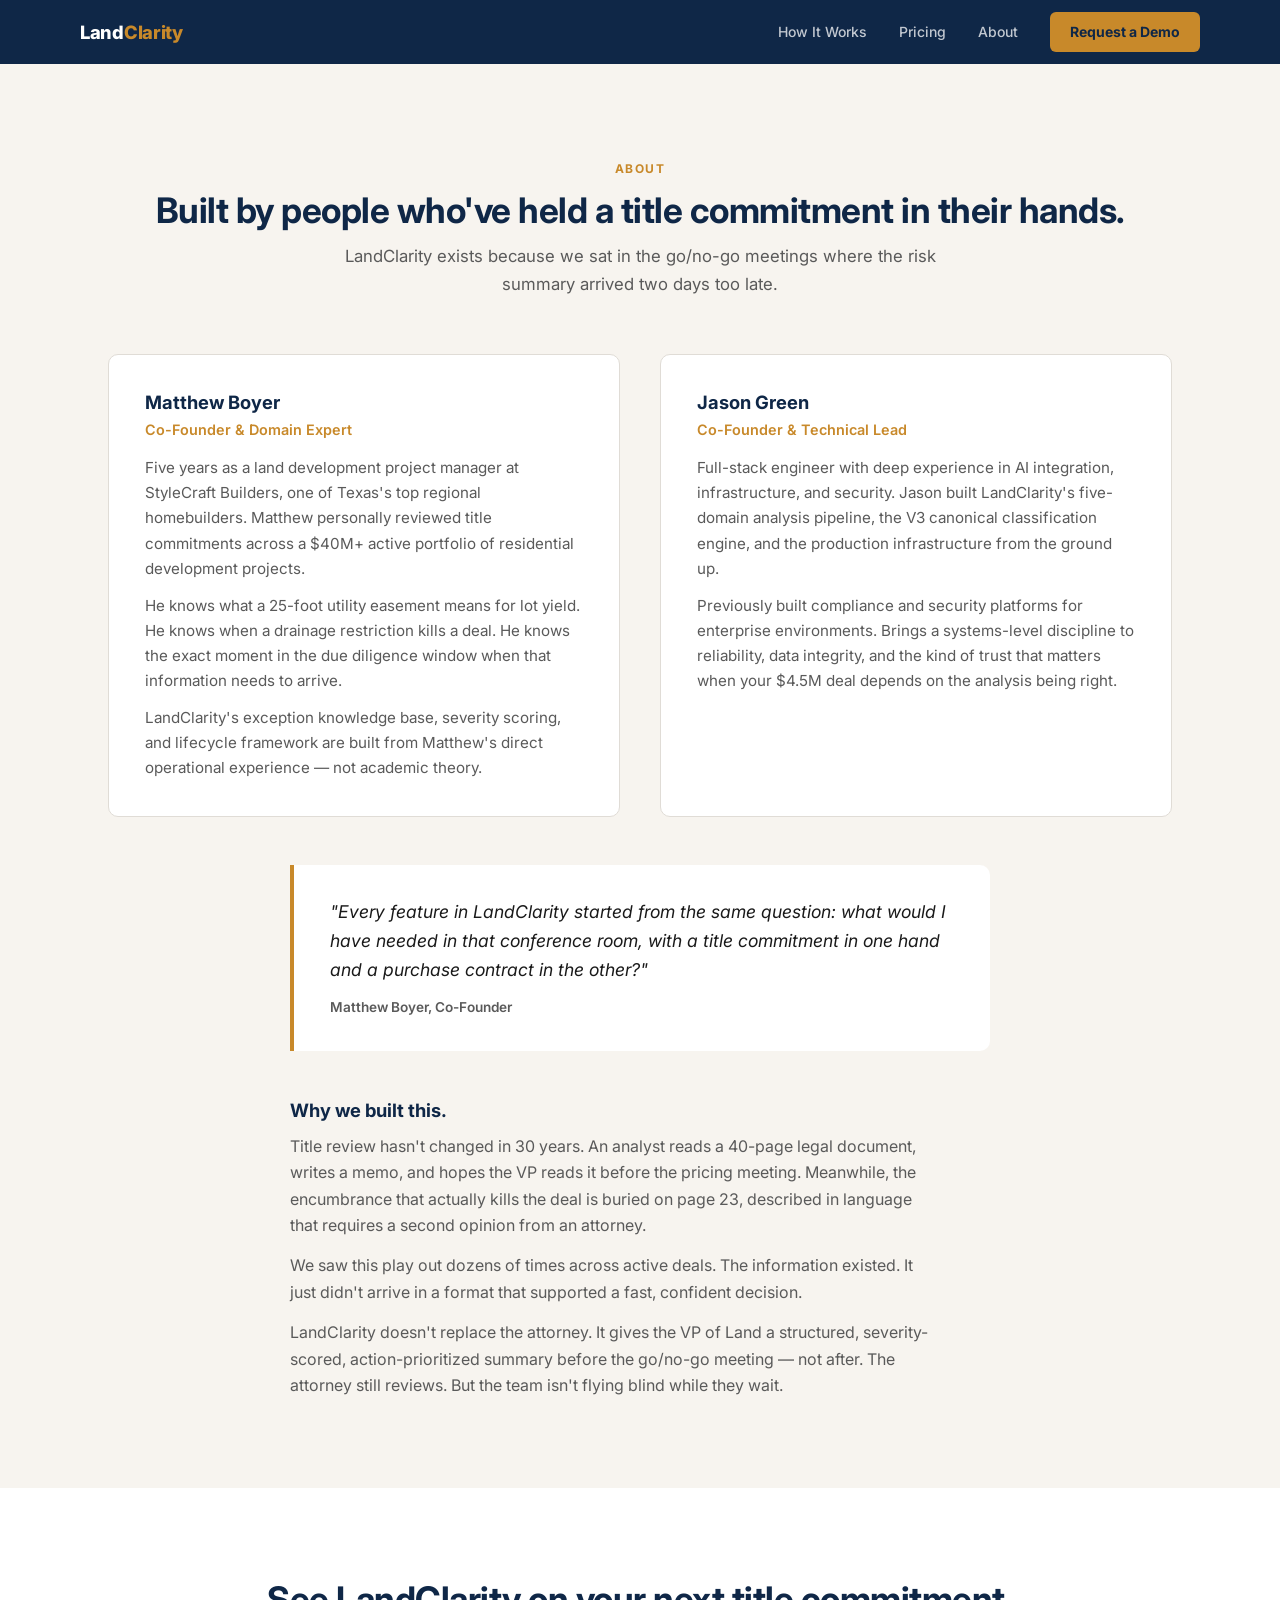
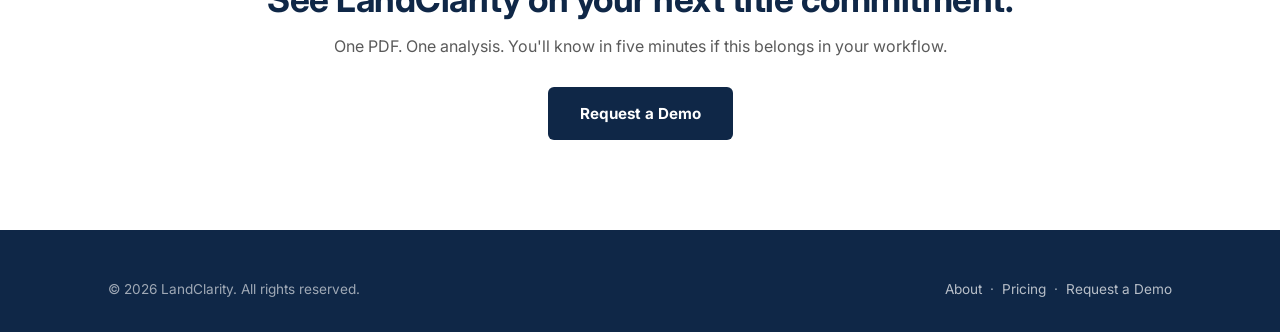
==== about.html @ 3a98fc56 "initial: LandClarity marketing site (5 pages) Static site following the design brief: - Deep Navy / " ====
<!DOCTYPE html>
<html lang="en">
<head>
<meta charset="UTF-8">
<meta name="viewport" content="width=device-width, initial-scale=1.0">
<title>About — LandClarity</title>
<link rel="preconnect" href="https://fonts.googleapis.com">
<link href="https://fonts.googleapis.com/css2?family=Inter:wght@300;400;500;600;700;800;900&display=swap" rel="stylesheet">
<link rel="stylesheet" href="/css/style.css">
</head>
<body>

<nav class="nav">
  <div class="nav-inner">
    <a href="/" class="nav-brand">Land<span>Clarity</span></a>
    <div class="nav-links">
      <a href="/how-it-works.html">How It Works</a>
      <a href="/pricing.html">Pricing</a>
      <a href="/about.html">About</a>
      <a href="/demo.html" class="cta-nav">Request a Demo</a>
    </div>
  </div>
</nav>

<section class="section">
  <div class="container">
    <div class="section-header">
      <div class="section-label">About</div>
      <h2>Built by people who've held a title commitment in their hands.</h2>
      <p>LandClarity exists because we sat in the go/no-go meetings where the risk summary arrived two days too late.</p>
    </div>

    <div class="team-grid">
      <div class="team-card">
        <h3>Matthew Boyer</h3>
        <div class="team-role">Co-Founder &amp; Domain Expert</div>
        <p>Five years as a land development project manager at StyleCraft Builders, one of Texas's top regional homebuilders. Matthew personally reviewed title commitments across a $40M+ active portfolio of residential development projects.</p>
        <p style="margin-top:12px;">He knows what a 25-foot utility easement means for lot yield. He knows when a drainage restriction kills a deal. He knows the exact moment in the due diligence window when that information needs to arrive.</p>
        <p style="margin-top:12px;">LandClarity's exception knowledge base, severity scoring, and lifecycle framework are built from Matthew's direct operational experience — not academic theory.</p>
      </div>
      <div class="team-card">
        <h3>Jason Green</h3>
        <div class="team-role">Co-Founder &amp; Technical Lead</div>
        <p>Full-stack engineer with deep experience in AI integration, infrastructure, and security. Jason built LandClarity's five-domain analysis pipeline, the V3 canonical classification engine, and the production infrastructure from the ground up.</p>
        <p style="margin-top:12px;">Previously built compliance and security platforms for enterprise environments. Brings a systems-level discipline to reliability, data integrity, and the kind of trust that matters when your $4.5M deal depends on the analysis being right.</p>
      </div>
    </div>

    <div class="quote-block" style="margin:48px auto;">
      <div class="quote-text">"Every feature in LandClarity started from the same question: what would I have needed in that conference room, with a title commitment in one hand and a purchase contract in the other?"</div>
      <div class="quote-author">Matthew Boyer, Co-Founder</div>
    </div>

    <div style="max-width:700px;margin:0 auto;">
      <h3 style="margin-bottom:12px;">Why we built this.</h3>
      <p style="color:var(--text-muted);margin-bottom:14px;">Title review hasn't changed in 30 years. An analyst reads a 40-page legal document, writes a memo, and hopes the VP reads it before the pricing meeting. Meanwhile, the encumbrance that actually kills the deal is buried on page 23, described in language that requires a second opinion from an attorney.</p>
      <p style="color:var(--text-muted);margin-bottom:14px;">We saw this play out dozens of times across active deals. The information existed. It just didn't arrive in a format that supported a fast, confident decision.</p>
      <p style="color:var(--text-muted);">LandClarity doesn't replace the attorney. It gives the VP of Land a structured, severity-scored, action-prioritized summary before the go/no-go meeting — not after. The attorney still reviews. But the team isn't flying blind while they wait.</p>
    </div>
  </div>
</section>

<section class="section section-alt" style="text-align:center;">
  <div class="container">
    <h2>See LandClarity on your next title commitment.</h2>
    <p style="margin:12px auto 28px;color:var(--text-muted);">One PDF. One analysis. You'll know in five minutes if this belongs in your workflow.</p>
    <a href="/demo.html" class="btn btn-dark">Request a Demo</a>
  </div>
</section>

<footer class="footer">
  <div class="container">
    <div class="footer-inner">
      <div>&copy; 2026 LandClarity. All rights reserved.</div>
      <div>
        <a href="/about.html">About</a> &nbsp;&middot;&nbsp;
        <a href="/pricing.html">Pricing</a> &nbsp;&middot;&nbsp;
        <a href="/demo.html">Request a Demo</a>
      </div>
    </div>
  </div>
</footer>

</body>
</html>
---- css/style.css ----
/* LandClarity — Marketing Site
   Design brief: Risk Intelligence, VP of Land buyer
   Palette: Deep Navy, Slate Green, Amber Gold, Warm Linen */

:root {
  --navy: #0F2747;
  --navy-light: #1a3a5c;
  --slate-green: #3D5A4C;
  --amber: #C8892A;
  --amber-light: #d4a04720;
  --risk-yellow: #D4A017;
  --risk-red: #B03A2E;
  --risk-green: #2E7D32;
  --linen: #F7F4EF;
  --white: #FFFFFF;
  --text: #1A1A1A;
  --text-muted: #5A5A5A;
  --text-light: #8A8A8A;
  --border: #E0DCD6;
}

* { margin:0; padding:0; box-sizing:border-box; }

body {
  font-family: 'Inter', system-ui, -apple-system, sans-serif;
  color: var(--text);
  background: var(--linen);
  line-height: 1.65;
  -webkit-font-smoothing: antialiased;
}

/* Typography */
h1, h2, h3, h4 { font-weight: 700; line-height: 1.2; color: var(--navy); }
h1 { font-size: clamp(2.2rem, 4.5vw, 3.4rem); letter-spacing: -1.2px; }
h2 { font-size: clamp(1.6rem, 3vw, 2.2rem); letter-spacing: -0.5px; }
h3 { font-size: 1.15rem; }
p { max-width: 640px; }

a { color: var(--navy); }

.container { max-width: 1120px; margin: 0 auto; padding: 0 28px; }

/* Nav */
.nav {
  background: var(--navy);
  padding: 0 28px;
  position: sticky;
  top: 0;
  z-index: 100;
}
.nav-inner {
  max-width: 1120px;
  margin: 0 auto;
  display: flex;
  align-items: center;
  justify-content: space-between;
  height: 64px;
}
.nav-brand {
  color: var(--white);
  font-weight: 800;
  font-size: 1.15rem;
  text-decoration: none;
  letter-spacing: -0.3px;
}
.nav-brand span { color: var(--amber); }
.nav-links { display: flex; gap: 32px; align-items: center; }
.nav-links a {
  color: rgba(255,255,255,.75);
  text-decoration: none;
  font-size: .875rem;
  font-weight: 500;
  transition: color .15s;
}
.nav-links a:hover { color: #fff; }
.nav-links .cta-nav {
  background: var(--amber);
  color: var(--navy);
  padding: 8px 20px;
  border-radius: 6px;
  font-weight: 700;
}
.nav-links .cta-nav:hover { opacity: .9; }

/* Hero */
.hero {
  padding: 100px 0 80px;
  background: var(--navy);
  color: var(--white);
  position: relative;
}
.hero-inner {
  display: grid;
  grid-template-columns: 1fr 1fr;
  gap: 60px;
  align-items: center;
}
.hero h1 { color: var(--white); margin-bottom: 20px; }
.hero p { color: rgba(255,255,255,.8); font-size: 1.1rem; max-width: 500px; margin-bottom: 32px; }
.hero-stat {
  display: inline-flex;
  align-items: center;
  gap: 8px;
  background: rgba(255,255,255,.08);
  border: 1px solid rgba(255,255,255,.12);
  padding: 10px 16px;
  border-radius: 6px;
  font-size: .9rem;
  color: rgba(255,255,255,.85);
  margin-right: 12px;
  margin-bottom: 8px;
}
.hero-stat strong { color: var(--amber); }

/* MEIS Mockup */
.meis-mockup {
  background: var(--white);
  border-radius: 10px;
  padding: 28px;
  color: var(--text);
  box-shadow: 0 20px 60px rgba(0,0,0,.25);
  font-size: .82rem;
  line-height: 1.5;
}
.meis-header {
  display: flex;
  justify-content: space-between;
  align-items: center;
  margin-bottom: 16px;
  padding-bottom: 12px;
  border-bottom: 1px solid var(--border);
}
.meis-signal {
  display: inline-flex;
  align-items: center;
  gap: 6px;
  font-weight: 800;
  font-size: .85rem;
  padding: 5px 12px;
  border-radius: 4px;
}
.signal-red { background: #fef2f2; color: var(--risk-red); border: 1px solid #fecaca; }
.signal-yellow { background: #fffbeb; color: #92400e; border: 1px solid #fde68a; }
.signal-green { background: #f0fdf4; color: var(--risk-green); border: 1px solid #bbf7d0; }
.meis-row {
  display: flex;
  align-items: center;
  gap: 10px;
  padding: 8px 0;
  border-bottom: 1px solid #f3f0eb;
  font-size: .8rem;
}
.meis-rank { font-weight: 700; color: var(--navy); min-width: 20px; }
.meis-type { flex: 1; font-weight: 500; }
.meis-bar {
  display: flex;
  width: 120px;
  height: 6px;
  border-radius: 3px;
  overflow: hidden;
}
.bar-seg { flex: 1; }
.bar-urgent { background: var(--risk-red); }
.bar-high { background: #ea580c; }
.bar-moderate { background: var(--risk-yellow); }
.bar-low { background: var(--risk-green); }

/* CTA Buttons */
.btn {
  display: inline-block;
  padding: 14px 32px;
  border-radius: 6px;
  font-weight: 700;
  font-size: .95rem;
  text-decoration: none;
  transition: all .15s;
  border: none;
  cursor: pointer;
}
.btn-primary { background: var(--amber); color: var(--navy); }
.btn-primary:hover { opacity: .9; transform: translateY(-1px); }
.btn-outline { background: transparent; color: var(--white); border: 1.5px solid rgba(255,255,255,.3); }
.btn-outline:hover { border-color: #fff; color: #fff; }
.btn-dark { background: var(--navy); color: var(--white); }
.btn-dark:hover { background: var(--navy-light); }

/* Section */
.section { padding: 90px 0; }
.section-alt { background: var(--white); }

.section-header {
  text-align: center;
  margin-bottom: 56px;
}
.section-header p {
  color: var(--text-muted);
  font-size: 1.05rem;
  margin: 12px auto 0;
}
.section-label {
  display: inline-block;
  font-size: .75rem;
  font-weight: 700;
  text-transform: uppercase;
  letter-spacing: 1.5px;
  color: var(--amber);
  margin-bottom: 10px;
}

/* Problem section */
.problem-grid {
  display: grid;
  grid-template-columns: 1fr 1fr;
  gap: 40px;
  margin-top: 32px;
}
.problem-card {
  padding: 32px;
  border-radius: 10px;
  border: 1px solid var(--border);
  background: var(--white);
}
.problem-card h3 { margin-bottom: 10px; }
.problem-card p { color: var(--text-muted); font-size: .95rem; }
.problem-num {
  display: inline-block;
  width: 32px;
  height: 32px;
  line-height: 32px;
  text-align: center;
  border-radius: 50%;
  background: var(--amber-light);
  color: var(--amber);
  font-weight: 800;
  font-size: .85rem;
  margin-bottom: 12px;
}

/* Pipeline */
.pipeline-steps {
  display: grid;
  grid-template-columns: repeat(5, 1fr);
  gap: 0;
  margin-top: 40px;
  position: relative;
}
.pipeline-steps::before {
  content: '';
  position: absolute;
  top: 28px;
  left: 10%;
  right: 10%;
  height: 2px;
  background: var(--border);
}
.pipe-step {
  text-align: center;
  position: relative;
  z-index: 1;
}
.pipe-icon {
  width: 56px;
  height: 56px;
  line-height: 56px;
  border-radius: 50%;
  background: var(--navy);
  color: var(--white);
  font-weight: 800;
  font-size: 1.1rem;
  margin: 0 auto 14px;
}
.pipe-step h4 { font-size: .85rem; margin-bottom: 4px; }
.pipe-step p { font-size: .78rem; color: var(--text-muted); max-width: 160px; margin: 0 auto; }

/* Stats */
.stats-row {
  display: flex;
  justify-content: center;
  gap: 48px;
  flex-wrap: wrap;
  padding: 48px 0;
}
.stat-item { text-align: center; }
.stat-num { font-size: 2.4rem; font-weight: 900; color: var(--navy); }
.stat-label { font-size: .85rem; color: var(--text-muted); margin-top: 2px; }

/* Pricing */
.pricing-grid {
  display: grid;
  grid-template-columns: repeat(auto-fit, minmax(300px, 1fr));
  gap: 24px;
  margin-top: 32px;
}
.price-card {
  background: var(--white);
  border: 1px solid var(--border);
  border-radius: 10px;
  padding: 36px 28px;
  text-align: center;
}
.price-card.featured {
  border-color: var(--navy);
  box-shadow: 0 4px 20px rgba(15,39,71,.12);
  position: relative;
}
.price-card.featured::before {
  content: 'Most Popular';
  position: absolute;
  top: -12px;
  left: 50%;
  transform: translateX(-50%);
  background: var(--navy);
  color: #fff;
  padding: 3px 14px;
  border-radius: 20px;
  font-size: .72rem;
  font-weight: 700;
  letter-spacing: .5px;
  text-transform: uppercase;
}
.price-amount {
  font-size: 2.2rem;
  font-weight: 900;
  color: var(--navy);
  margin: 16px 0 4px;
}
.price-period { font-size: .85rem; color: var(--text-muted); margin-bottom: 20px; }
.price-features {
  list-style: none;
  text-align: left;
  margin: 20px 0;
  font-size: .9rem;
}
.price-features li {
  padding: 8px 0;
  border-bottom: 1px solid #f3f0eb;
  color: var(--text-muted);
}
.price-features li::before {
  content: '\2713';
  color: var(--risk-green);
  font-weight: 700;
  margin-right: 8px;
}

/* Quote */
.quote-block {
  background: var(--white);
  border-left: 4px solid var(--amber);
  padding: 32px 36px;
  border-radius: 0 10px 10px 0;
  margin: 40px 0;
  max-width: 700px;
}
.quote-text { font-size: 1.1rem; font-style: italic; color: var(--text); margin-bottom: 12px; }
.quote-author { font-size: .85rem; color: var(--text-muted); font-weight: 600; }

/* About */
.team-grid {
  display: grid;
  grid-template-columns: 1fr 1fr;
  gap: 40px;
  margin-top: 32px;
}
.team-card {
  background: var(--white);
  border: 1px solid var(--border);
  border-radius: 10px;
  padding: 36px;
}
.team-card h3 { margin-bottom: 4px; }
.team-role { color: var(--amber); font-weight: 600; font-size: .9rem; margin-bottom: 14px; }
.team-card p { color: var(--text-muted); font-size: .95rem; }

/* Demo form */
.demo-form {
  max-width: 520px;
  margin: 0 auto;
  background: var(--white);
  border: 1px solid var(--border);
  border-radius: 10px;
  padding: 40px;
}
.form-group { margin-bottom: 20px; }
.form-group label { display: block; font-weight: 600; font-size: .875rem; margin-bottom: 6px; color: var(--navy); }
.form-group input, .form-group select, .form-group textarea {
  width: 100%;
  padding: 12px 14px;
  border: 1px solid var(--border);
  border-radius: 6px;
  font-size: .95rem;
  font-family: inherit;
  background: var(--linen);
  transition: border-color .15s;
}
.form-group input:focus, .form-group select:focus, .form-group textarea:focus {
  outline: none;
  border-color: var(--navy);
}

/* Footer */
.footer {
  background: var(--navy);
  color: rgba(255,255,255,.6);
  padding: 48px 0 32px;
  font-size: .85rem;
}
.footer-inner {
  display: flex;
  justify-content: space-between;
  align-items: center;
  flex-wrap: wrap;
  gap: 16px;
}
.footer a { color: rgba(255,255,255,.7); text-decoration: none; }
.footer a:hover { color: #fff; }

/* Mobile */
@media (max-width: 768px) {
  .hero-inner { grid-template-columns: 1fr; text-align: center; }
  .hero p { margin-left: auto; margin-right: auto; }
  .hero-stat { font-size: .8rem; }
  .meis-mockup { display: none; }
  .problem-grid, .team-grid { grid-template-columns: 1fr; }
  .pipeline-steps { grid-template-columns: 1fr; gap: 24px; }
  .pipeline-steps::before { display: none; }
  .nav-links { gap: 16px; }
  .nav-links a { font-size: .8rem; }
  .stats-row { gap: 24px; }
  .pricing-grid { grid-template-columns: 1fr; max-width: 400px; margin-left: auto; margin-right: auto; }
}
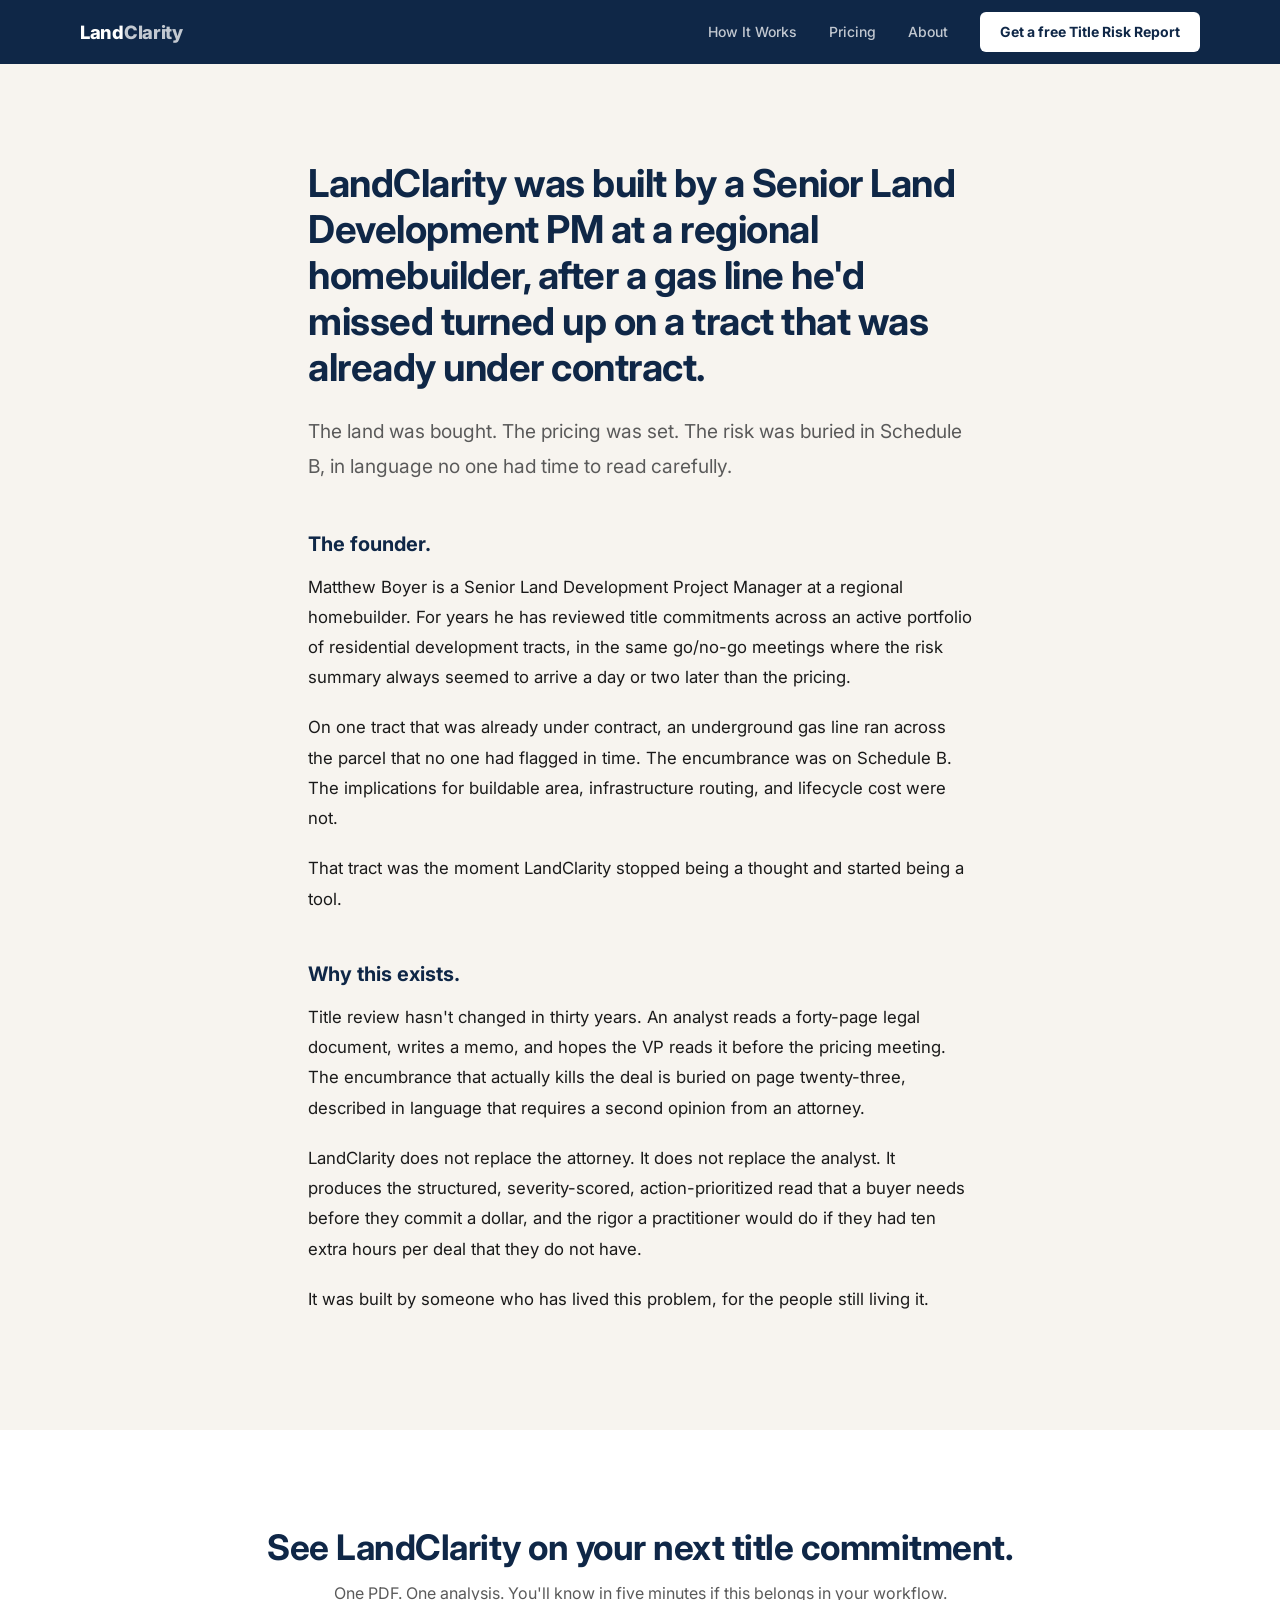
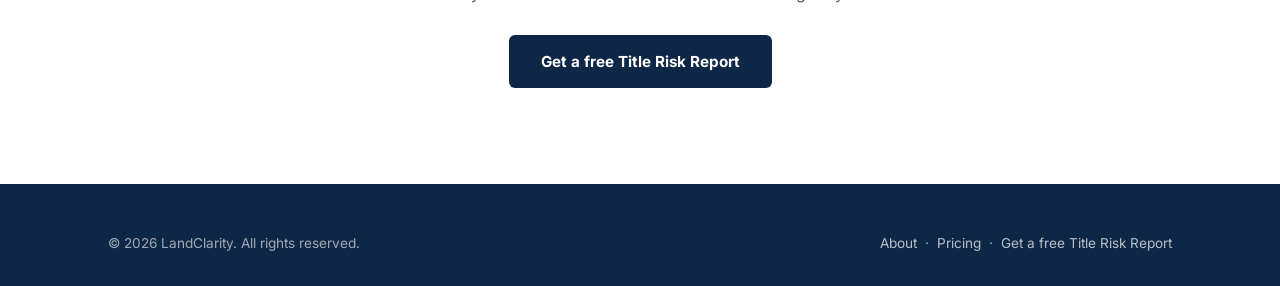
==== commit 7bb581ef: "V2 Tier 1: rename MEIS to Title Risk Report, drop yellow accent, ship /about Per LC_Website_Changes_" ====
--- a/about.html
+++ b/about.html
@@ -6,65 +6,53 @@
 <title>About — LandClarity</title>
 <link rel="preconnect" href="https://fonts.googleapis.com">
 <link href="https://fonts.googleapis.com/css2?family=Inter:wght@300;400;500;600;700;800;900&display=swap" rel="stylesheet">
-<link rel="stylesheet" href="/css/style.css">
+<link rel="stylesheet" href="css/style.css">
 </head>
 <body>
 
 <nav class="nav">
   <div class="nav-inner">
-    <a href="/" class="nav-brand">Land<span>Clarity</span></a>
+    <a href="index.html" class="nav-brand">Land<span>Clarity</span></a>
     <div class="nav-links">
-      <a href="/how-it-works.html">How It Works</a>
-      <a href="/pricing.html">Pricing</a>
-      <a href="/about.html">About</a>
-      <a href="/demo.html" class="cta-nav">Request a Demo</a>
+      <a href="how-it-works.html">How It Works</a>
+      <a href="pricing.html">Pricing</a>
+      <a href="about.html">About</a>
+      <a href="demo.html" class="cta-nav">Get a free Title Risk Report</a>
     </div>
   </div>
 </nav>
 
 <section class="section">
-  <div class="container">
-    <div class="section-header">
-      <div class="section-label">About</div>
-      <h2>Built by people who've held a title commitment in their hands.</h2>
-      <p>LandClarity exists because we sat in the go/no-go meetings where the risk summary arrived two days too late.</p>
-    </div>
+  <article class="about-prose">
 
-    <div class="team-grid">
-      <div class="team-card">
-        <h3>Matthew Boyer</h3>
-        <div class="team-role">Co-Founder &amp; Domain Expert</div>
-        <p>Five years as a land development project manager at StyleCraft Builders, one of Texas's top regional homebuilders. Matthew personally reviewed title commitments across a $40M+ active portfolio of residential development projects.</p>
-        <p style="margin-top:12px;">He knows what a 25-foot utility easement means for lot yield. He knows when a drainage restriction kills a deal. He knows the exact moment in the due diligence window when that information needs to arrive.</p>
-        <p style="margin-top:12px;">LandClarity's exception knowledge base, severity scoring, and lifecycle framework are built from Matthew's direct operational experience — not academic theory.</p>
-      </div>
-      <div class="team-card">
-        <h3>Jason Green</h3>
-        <div class="team-role">Co-Founder &amp; Technical Lead</div>
-        <p>Full-stack engineer with deep experience in AI integration, infrastructure, and security. Jason built LandClarity's five-domain analysis pipeline, the V3 canonical classification engine, and the production infrastructure from the ground up.</p>
-        <p style="margin-top:12px;">Previously built compliance and security platforms for enterprise environments. Brings a systems-level discipline to reliability, data integrity, and the kind of trust that matters when your $4.5M deal depends on the analysis being right.</p>
-      </div>
-    </div>
+    <h2>LandClarity was built by a Senior Land Development PM at a regional homebuilder, after a gas line he'd missed turned up on a tract that was already under contract.</h2>
 
-    <div class="quote-block" style="margin:48px auto;">
-      <div class="quote-text">"Every feature in LandClarity started from the same question: what would I have needed in that conference room, with a title commitment in one hand and a purchase contract in the other?"</div>
-      <div class="quote-author">Matthew Boyer, Co-Founder</div>
-    </div>
+    <p class="lede">The land was bought. The pricing was set. The risk was buried in Schedule B, in language no one had time to read carefully.</p>
 
-    <div style="max-width:700px;margin:0 auto;">
-      <h3 style="margin-bottom:12px;">Why we built this.</h3>
-      <p style="color:var(--text-muted);margin-bottom:14px;">Title review hasn't changed in 30 years. An analyst reads a 40-page legal document, writes a memo, and hopes the VP reads it before the pricing meeting. Meanwhile, the encumbrance that actually kills the deal is buried on page 23, described in language that requires a second opinion from an attorney.</p>
-      <p style="color:var(--text-muted);margin-bottom:14px;">We saw this play out dozens of times across active deals. The information existed. It just didn't arrive in a format that supported a fast, confident decision.</p>
-      <p style="color:var(--text-muted);">LandClarity doesn't replace the attorney. It gives the VP of Land a structured, severity-scored, action-prioritized summary before the go/no-go meeting — not after. The attorney still reviews. But the team isn't flying blind while they wait.</p>
-    </div>
-  </div>
+    <h3>The founder.</h3>
+
+    <p>Matthew Boyer is a Senior Land Development Project Manager at a regional homebuilder. For years he has reviewed title commitments across an active portfolio of residential development tracts, in the same go/no-go meetings where the risk summary always seemed to arrive a day or two later than the pricing.</p>
+
+    <p>On one tract that was already under contract, an underground gas line ran across the parcel that no one had flagged in time. The encumbrance was on Schedule B. The implications for buildable area, infrastructure routing, and lifecycle cost were not.</p>
+
+    <p>That tract was the moment LandClarity stopped being a thought and started being a tool.</p>
+
+    <h3>Why this exists.</h3>
+
+    <p>Title review hasn't changed in thirty years. An analyst reads a forty-page legal document, writes a memo, and hopes the VP reads it before the pricing meeting. The encumbrance that actually kills the deal is buried on page twenty-three, described in language that requires a second opinion from an attorney.</p>
+
+    <p>LandClarity does not replace the attorney. It does not replace the analyst. It produces the structured, severity-scored, action-prioritized read that a buyer needs before they commit a dollar, and the rigor a practitioner would do if they had ten extra hours per deal that they do not have.</p>
+
+    <p>It was built by someone who has lived this problem, for the people still living it.</p>
+
+  </article>
 </section>
 
 <section class="section section-alt" style="text-align:center;">
   <div class="container">
     <h2>See LandClarity on your next title commitment.</h2>
     <p style="margin:12px auto 28px;color:var(--text-muted);">One PDF. One analysis. You'll know in five minutes if this belongs in your workflow.</p>
-    <a href="/demo.html" class="btn btn-dark">Request a Demo</a>
+    <a href="demo.html" class="btn btn-dark">Get a free Title Risk Report</a>
   </div>
 </section>
 
@@ -73,9 +61,9 @@
     <div class="footer-inner">
       <div>&copy; 2026 LandClarity. All rights reserved.</div>
       <div>
-        <a href="/about.html">About</a> &nbsp;&middot;&nbsp;
-        <a href="/pricing.html">Pricing</a> &nbsp;&middot;&nbsp;
-        <a href="/demo.html">Request a Demo</a>
+        <a href="about.html">About</a> &nbsp;&middot;&nbsp;
+        <a href="pricing.html">Pricing</a> &nbsp;&middot;&nbsp;
+        <a href="demo.html">Get a free Title Risk Report</a>
       </div>
     </div>
   </div>
--- a/css/style.css
+++ b/css/style.css
@@ -1,22 +1,27 @@
-/* LandClarity — Marketing Site
-   Design brief: Risk Intelligence, VP of Land buyer
-   Palette: Deep Navy, Slate Green, Amber Gold, Warm Linen */
+/* LandClarity — Marketing Site V2
+   Palette: navy + cream/white surfaces. No yellow or amber as accents.
+   Risk-signal colors (green / yellow / red) are reserved exclusively for
+   the Title Risk Report badge and lifecycle severity bars. */
 
 :root {
   --navy: #0F2747;
   --navy-light: #1a3a5c;
+  --navy-tint: rgba(15, 39, 71, 0.04);
   --slate-green: #3D5A4C;
-  --amber: #C8892A;
-  --amber-light: #d4a04720;
-  --risk-yellow: #D4A017;
-  --risk-red: #B03A2E;
-  --risk-green: #2E7D32;
   --linen: #F7F4EF;
   --white: #FFFFFF;
   --text: #1A1A1A;
   --text-muted: #5A5A5A;
   --text-light: #8A8A8A;
   --border: #E0DCD6;
+
+  /* Risk signal palette — only used inside Title Risk Report visuals. */
+  --risk-yellow: #D4A017;
+  --risk-red: #B03A2E;
+  --risk-green: #2E7D32;
+
+  /* Title Risk Report elevated card shadow (per spec 1.6). */
+  --shadow-trr: 0 24px 48px -16px rgba(15, 31, 61, 0.18);
 }
 
 * { margin:0; padding:0; box-sizing:border-box; }
@@ -63,7 +68,7 @@
   text-decoration: none;
   letter-spacing: -0.3px;
 }
-.nav-brand span { color: var(--amber); }
+.nav-brand span { color: var(--white); opacity: .75; }
 .nav-links { display: flex; gap: 32px; align-items: center; }
 .nav-links a {
   color: rgba(255,255,255,.75);
@@ -74,13 +79,13 @@
 }
 .nav-links a:hover { color: #fff; }
 .nav-links .cta-nav {
-  background: var(--amber);
+  background: var(--white);
   color: var(--navy);
   padding: 8px 20px;
   border-radius: 6px;
   font-weight: 700;
 }
-.nav-links .cta-nav:hover { opacity: .9; }
+.nav-links .cta-nav:hover { background: var(--linen); }
 
 /* Hero */
 .hero {
@@ -96,7 +101,7 @@
   align-items: center;
 }
 .hero h1 { color: var(--white); margin-bottom: 20px; }
-.hero p { color: rgba(255,255,255,.8); font-size: 1.1rem; max-width: 500px; margin-bottom: 32px; }
+.hero p { color: rgba(255,255,255,.85); font-size: 1.1rem; max-width: 500px; margin-bottom: 32px; }
 .hero-stat {
   display: inline-flex;
   align-items: center;
@@ -110,19 +115,19 @@
   margin-right: 12px;
   margin-bottom: 8px;
 }
-.hero-stat strong { color: var(--amber); }
-
-/* MEIS Mockup */
-.meis-mockup {
-  background: var(--white);
-  border-radius: 10px;
+.hero-stat strong { color: var(--white); font-weight: 700; }
+
+/* Title Risk Report mockup */
+.trr-mockup {
+  background: var(--white);
+  border-radius: 12px;
   padding: 28px;
   color: var(--text);
-  box-shadow: 0 20px 60px rgba(0,0,0,.25);
+  box-shadow: var(--shadow-trr);
   font-size: .82rem;
   line-height: 1.5;
 }
-.meis-header {
+.trr-header {
   display: flex;
   justify-content: space-between;
   align-items: center;
@@ -130,7 +135,7 @@
   padding-bottom: 12px;
   border-bottom: 1px solid var(--border);
 }
-.meis-signal {
+.trr-signal {
   display: inline-flex;
   align-items: center;
   gap: 6px;
@@ -142,7 +147,7 @@
 .signal-red { background: #fef2f2; color: var(--risk-red); border: 1px solid #fecaca; }
 .signal-yellow { background: #fffbeb; color: #92400e; border: 1px solid #fde68a; }
 .signal-green { background: #f0fdf4; color: var(--risk-green); border: 1px solid #bbf7d0; }
-.meis-row {
+.trr-row {
   display: flex;
   align-items: center;
   gap: 10px;
@@ -150,9 +155,9 @@
   border-bottom: 1px solid #f3f0eb;
   font-size: .8rem;
 }
-.meis-rank { font-weight: 700; color: var(--navy); min-width: 20px; }
-.meis-type { flex: 1; font-weight: 500; }
-.meis-bar {
+.trr-rank { font-weight: 700; color: var(--navy); min-width: 20px; }
+.trr-type { flex: 1; font-weight: 500; }
+.trr-bar {
   display: flex;
   width: 120px;
   height: 6px;
@@ -164,6 +169,30 @@
 .bar-high { background: #ea580c; }
 .bar-moderate { background: var(--risk-yellow); }
 .bar-low { background: var(--risk-green); }
+
+/* Hero asset section — full-bleed Title Risk Report showcase (spec 1.6). */
+.trr-showcase {
+  padding: 96px 0;
+  background: var(--navy-tint);
+}
+.trr-showcase-inner {
+  max-width: 1080px;
+  margin: 0 auto;
+  padding: 0 28px;
+  text-align: center;
+}
+.trr-showcase-caption {
+  color: var(--text-muted);
+  margin: 24px auto 0;
+  max-width: 640px;
+  font-size: 1rem;
+}
+.trr-mockup--hero {
+  padding: 40px 44px;
+  font-size: .92rem;
+}
+.trr-mockup--hero .trr-row { padding: 12px 0; font-size: .9rem; }
+.trr-mockup--hero .trr-bar { width: 160px; height: 8px; }
 
 /* CTA Buttons */
 .btn {
@@ -177,15 +206,15 @@
   border: none;
   cursor: pointer;
 }
-.btn-primary { background: var(--amber); color: var(--navy); }
-.btn-primary:hover { opacity: .9; transform: translateY(-1px); }
+.btn-primary { background: var(--white); color: var(--navy); }
+.btn-primary:hover { background: var(--linen); transform: translateY(-1px); }
 .btn-outline { background: transparent; color: var(--white); border: 1.5px solid rgba(255,255,255,.3); }
 .btn-outline:hover { border-color: #fff; color: #fff; }
 .btn-dark { background: var(--navy); color: var(--white); }
 .btn-dark:hover { background: var(--navy-light); }
 
 /* Section */
-.section { padding: 90px 0; }
+.section { padding: 96px 0; }
 .section-alt { background: var(--white); }
 
 .section-header {
@@ -203,7 +232,7 @@
   font-weight: 700;
   text-transform: uppercase;
   letter-spacing: 1.5px;
-  color: var(--amber);
+  color: var(--text-light);
   margin-bottom: 10px;
 }
 
@@ -216,9 +245,10 @@
 }
 .problem-card {
   padding: 32px;
-  border-radius: 10px;
+  border-radius: 12px;
   border: 1px solid var(--border);
   background: var(--white);
+  box-shadow: var(--shadow-trr);
 }
 .problem-card h3 { margin-bottom: 10px; }
 .problem-card p { color: var(--text-muted); font-size: .95rem; }
@@ -229,8 +259,8 @@
   line-height: 32px;
   text-align: center;
   border-radius: 50%;
-  background: var(--amber-light);
-  color: var(--amber);
+  background: var(--navy-tint);
+  color: var(--navy);
   font-weight: 800;
   font-size: .85rem;
   margin-bottom: 12px;
@@ -294,9 +324,10 @@
 .price-card {
   background: var(--white);
   border: 1px solid var(--border);
-  border-radius: 10px;
+  border-radius: 12px;
   padding: 36px 28px;
   text-align: center;
+  box-shadow: var(--shadow-trr);
 }
 .price-card.featured {
   border-color: var(--navy);
@@ -346,31 +377,50 @@
 /* Quote */
 .quote-block {
   background: var(--white);
-  border-left: 4px solid var(--amber);
+  border-left: 4px solid var(--navy);
   padding: 32px 36px;
-  border-radius: 0 10px 10px 0;
+  border-radius: 0 12px 12px 0;
   margin: 40px 0;
-  max-width: 700px;
+  max-width: 720px;
 }
 .quote-text { font-size: 1.1rem; font-style: italic; color: var(--text); margin-bottom: 12px; }
 .quote-author { font-size: .85rem; color: var(--text-muted); font-weight: 600; }
 
-/* About */
-.team-grid {
-  display: grid;
-  grid-template-columns: 1fr 1fr;
-  gap: 40px;
-  margin-top: 32px;
-}
-.team-card {
-  background: var(--white);
-  border: 1px solid var(--border);
-  border-radius: 10px;
-  padding: 36px;
-}
-.team-card h3 { margin-bottom: 4px; }
-.team-role { color: var(--amber); font-weight: 600; font-size: .9rem; margin-bottom: 14px; }
-.team-card p { color: var(--text-muted); font-size: .95rem; }
+/* About — editorial layout (spec 1.3) */
+.about-prose {
+  max-width: 720px;
+  margin: 0 auto;
+  padding: 0 28px;
+}
+.about-prose h2 {
+  font-size: clamp(1.8rem, 3.4vw, 2.4rem);
+  margin-bottom: 24px;
+}
+.about-prose h3 {
+  font-size: 1.25rem;
+  margin: 48px 0 16px;
+}
+.about-prose p {
+  color: var(--text);
+  font-size: 1.05rem;
+  line-height: 1.8;
+  margin-bottom: 20px;
+  max-width: none;
+}
+.about-prose .lede {
+  font-size: 1.2rem;
+  color: var(--text-muted);
+  margin-bottom: 40px;
+}
+
+/* Credibility line under hero (spec 3.2 — class added now, content lands in Tier 3) */
+.credibility-line {
+  text-align: center;
+  font-size: .9rem;
+  color: var(--text-muted);
+  padding: 32px 0;
+  letter-spacing: .2px;
+}
 
 /* Demo form */
 .demo-form {
@@ -378,8 +428,9 @@
   margin: 0 auto;
   background: var(--white);
   border: 1px solid var(--border);
-  border-radius: 10px;
+  border-radius: 12px;
   padding: 40px;
+  box-shadow: var(--shadow-trr);
 }
 .form-group { margin-bottom: 20px; }
 .form-group label { display: block; font-weight: 600; font-size: .875rem; margin-bottom: 6px; color: var(--navy); }
@@ -420,8 +471,10 @@
   .hero-inner { grid-template-columns: 1fr; text-align: center; }
   .hero p { margin-left: auto; margin-right: auto; }
   .hero-stat { font-size: .8rem; }
-  .meis-mockup { display: none; }
-  .problem-grid, .team-grid { grid-template-columns: 1fr; }
+  .trr-mockup { padding: 22px; }
+  .trr-mockup--hero { padding: 28px; }
+  .trr-showcase { padding: 64px 0; }
+  .problem-grid { grid-template-columns: 1fr; }
   .pipeline-steps { grid-template-columns: 1fr; gap: 24px; }
   .pipeline-steps::before { display: none; }
   .nav-links { gap: 16px; }
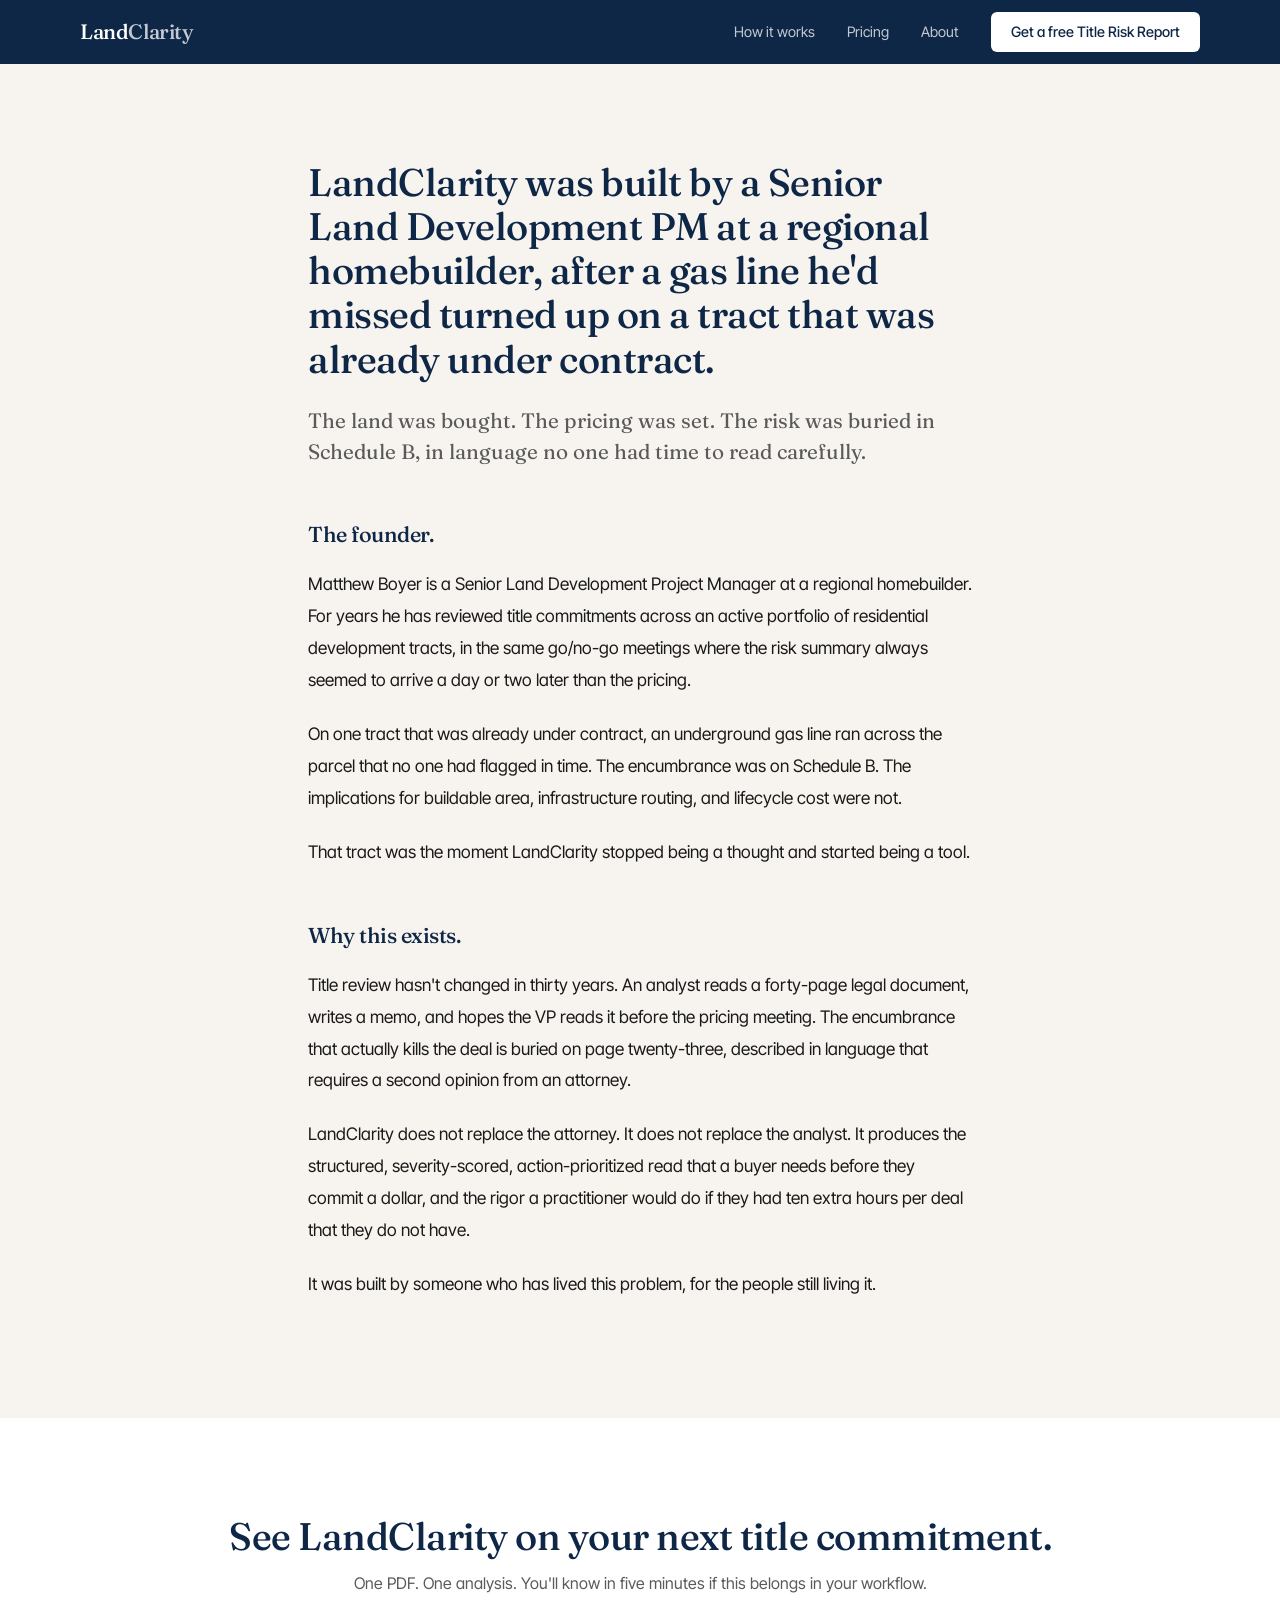
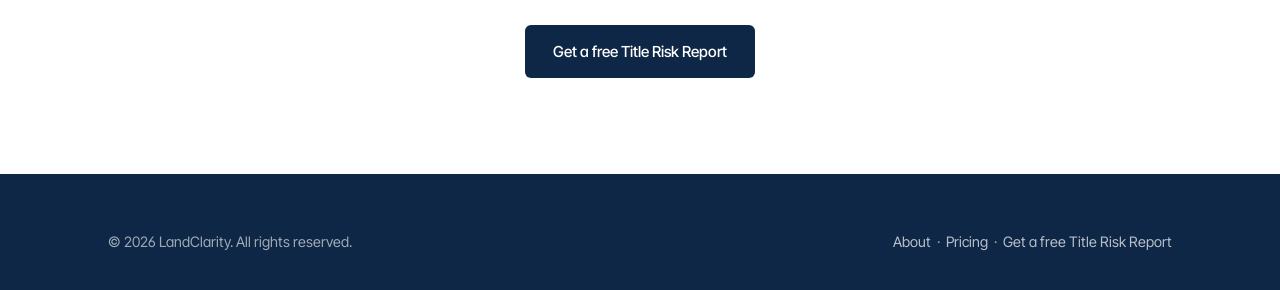
==== commit 546d5d2a: "V2 Tier 2 + Tier 3: 3-beat homepage, typography, pricing, polish Tier 2 (V2 launch quality): - 2.1 H" ====
--- a/about.html
+++ b/about.html
@@ -3,9 +3,10 @@
 <head>
 <meta charset="UTF-8">
 <meta name="viewport" content="width=device-width, initial-scale=1.0">
-<title>About — LandClarity</title>
+<title>About | LandClarity</title>
 <link rel="preconnect" href="https://fonts.googleapis.com">
-<link href="https://fonts.googleapis.com/css2?family=Inter:wght@300;400;500;600;700;800;900&display=swap" rel="stylesheet">
+<link rel="preconnect" href="https://fonts.gstatic.com" crossorigin>
+<link href="https://fonts.googleapis.com/css2?family=Fraunces:opsz,wght@9..144,400;9..144,500&family=Inter+Tight:wght@400;500&display=swap" rel="stylesheet">
 <link rel="stylesheet" href="css/style.css">
 </head>
 <body>
@@ -14,7 +15,7 @@
   <div class="nav-inner">
     <a href="index.html" class="nav-brand">Land<span>Clarity</span></a>
     <div class="nav-links">
-      <a href="how-it-works.html">How It Works</a>
+      <a href="how-it-works.html">How it works</a>
       <a href="pricing.html">Pricing</a>
       <a href="about.html">About</a>
       <a href="demo.html" class="cta-nav">Get a free Title Risk Report</a>
--- a/css/style.css
+++ b/css/style.css
@@ -1,49 +1,66 @@
 /* LandClarity — Marketing Site V2
    Palette: navy + cream/white surfaces. No yellow or amber as accents.
    Risk-signal colors (green / yellow / red) are reserved exclusively for
-   the Title Risk Report badge and lifecycle severity bars. */
+   the Title Risk Report badge and lifecycle severity bars.
+   Type: Fraunces (display serif) + Inter Tight (UI sans). Weights 400 + 500. */
 
 :root {
   --navy: #0F2747;
   --navy-light: #1a3a5c;
   --navy-tint: rgba(15, 39, 71, 0.04);
+  --navy-rule: rgba(15, 39, 71, 0.13);
   --slate-green: #3D5A4C;
   --linen: #F7F4EF;
+  --cream: #F7F4EF;
   --white: #FFFFFF;
   --text: #1A1A1A;
   --text-muted: #5A5A5A;
   --text-light: #8A8A8A;
   --border: #E0DCD6;
 
-  /* Risk signal palette — only used inside Title Risk Report visuals. */
   --risk-yellow: #D4A017;
   --risk-red: #B03A2E;
   --risk-green: #2E7D32;
 
-  /* Title Risk Report elevated card shadow (per spec 1.6). */
   --shadow-trr: 0 24px 48px -16px rgba(15, 31, 61, 0.18);
+  --shadow-card: 0 12px 28px -14px rgba(15, 31, 61, 0.14);
+
+  --serif: 'Fraunces', 'Iowan Old Style', Georgia, serif;
+  --sans: 'Inter Tight', system-ui, -apple-system, 'Segoe UI', sans-serif;
 }
 
 * { margin:0; padding:0; box-sizing:border-box; }
 
 body {
-  font-family: 'Inter', system-ui, -apple-system, sans-serif;
+  font-family: var(--sans);
+  font-weight: 400;
   color: var(--text);
-  background: var(--linen);
+  background: var(--cream);
   line-height: 1.65;
   -webkit-font-smoothing: antialiased;
-}
-
-/* Typography */
-h1, h2, h3, h4 { font-weight: 700; line-height: 1.2; color: var(--navy); }
-h1 { font-size: clamp(2.2rem, 4.5vw, 3.4rem); letter-spacing: -1.2px; }
-h2 { font-size: clamp(1.6rem, 3vw, 2.2rem); letter-spacing: -0.5px; }
-h3 { font-size: 1.15rem; }
+  font-feature-settings: "ss01", "cv11";
+}
+
+/* Typography — serif headlines, sans body. Weights 400/500 only. */
+h1, h2, h3, h4 {
+  font-family: var(--serif);
+  font-weight: 500;
+  line-height: 1.15;
+  color: var(--navy);
+  letter-spacing: -0.5px;
+  font-feature-settings: "ss01";
+}
+h1 { font-size: clamp(2.4rem, 5.2vw, 3.8rem); letter-spacing: -1px; }
+h2 { font-size: clamp(1.7rem, 3.4vw, 2.4rem); }
+h3 { font-size: 1.25rem; }
+h4 { font-size: 1rem; }
 p { max-width: 640px; }
 
 a { color: var(--navy); }
 
 .container { max-width: 1120px; margin: 0 auto; padding: 0 28px; }
+.container--prose { max-width: 720px; }
+.container--visual { max-width: 1080px; }
 
 /* Nav */
 .nav {
@@ -62,19 +79,21 @@
   height: 64px;
 }
 .nav-brand {
+  font-family: var(--serif);
   color: var(--white);
-  font-weight: 800;
-  font-size: 1.15rem;
+  font-weight: 500;
+  font-size: 1.3rem;
   text-decoration: none;
-  letter-spacing: -0.3px;
+  letter-spacing: -0.4px;
 }
 .nav-brand span { color: var(--white); opacity: .75; }
 .nav-links { display: flex; gap: 32px; align-items: center; }
 .nav-links a {
+  font-family: var(--sans);
   color: rgba(255,255,255,.75);
   text-decoration: none;
-  font-size: .875rem;
-  font-weight: 500;
+  font-size: .9rem;
+  font-weight: 400;
   transition: color .15s;
 }
 .nav-links a:hover { color: #fff; }
@@ -83,39 +102,53 @@
   color: var(--navy);
   padding: 8px 20px;
   border-radius: 6px;
-  font-weight: 700;
-}
-.nav-links .cta-nav:hover { background: var(--linen); }
+  font-weight: 500;
+}
+.nav-links .cta-nav:hover { background: var(--cream); }
 
 /* Hero */
 .hero {
-  padding: 100px 0 80px;
+  padding: 120px 0 96px;
   background: var(--navy);
   color: var(--white);
   position: relative;
 }
-.hero-inner {
-  display: grid;
-  grid-template-columns: 1fr 1fr;
-  gap: 60px;
-  align-items: center;
-}
-.hero h1 { color: var(--white); margin-bottom: 20px; }
-.hero p { color: rgba(255,255,255,.85); font-size: 1.1rem; max-width: 500px; margin-bottom: 32px; }
+.hero h1 { color: var(--white); margin-bottom: 32px; max-width: 14ch; }
+
+/* Locked 3-line hero subhead (spec 2.3) */
+.hero-subhead {
+  font-family: var(--serif);
+  font-weight: 400;
+  font-size: clamp(1.4rem, 2.4vw, 1.85rem);
+  line-height: 1.35;
+  color: rgba(255,255,255,.92);
+  max-width: 560px;
+  margin-bottom: 40px;
+}
+.hero-subhead p { max-width: none; margin: 0; padding: 4px 0; color: inherit; font-size: inherit; line-height: inherit; }
+
 .hero-stat {
   display: inline-flex;
-  align-items: center;
+  align-items: baseline;
   gap: 8px;
-  background: rgba(255,255,255,.08);
-  border: 1px solid rgba(255,255,255,.12);
-  padding: 10px 16px;
-  border-radius: 6px;
-  font-size: .9rem;
+  background: rgba(255,255,255,.06);
+  border: 1px solid rgba(255,255,255,.14);
+  padding: 14px 18px;
+  border-radius: 8px;
+  font-size: .92rem;
   color: rgba(255,255,255,.85);
   margin-right: 12px;
-  margin-bottom: 8px;
-}
-.hero-stat strong { color: var(--white); font-weight: 700; }
+  margin-bottom: 10px;
+  font-weight: 400;
+}
+.hero-stat strong {
+  font-family: var(--serif);
+  color: var(--white);
+  font-weight: 500;
+  font-size: 1.05rem;
+  letter-spacing: -0.3px;
+}
+.hero-stats { margin: 36px 0 32px; }
 
 /* Title Risk Report mockup */
 .trr-mockup {
@@ -126,6 +159,7 @@
   box-shadow: var(--shadow-trr);
   font-size: .82rem;
   line-height: 1.5;
+  text-align: left;
 }
 .trr-header {
   display: flex;
@@ -139,10 +173,11 @@
   display: inline-flex;
   align-items: center;
   gap: 6px;
-  font-weight: 800;
-  font-size: .85rem;
+  font-weight: 500;
+  font-size: .82rem;
   padding: 5px 12px;
   border-radius: 4px;
+  letter-spacing: .5px;
 }
 .signal-red { background: #fef2f2; color: var(--risk-red); border: 1px solid #fecaca; }
 .signal-yellow { background: #fffbeb; color: #92400e; border: 1px solid #fde68a; }
@@ -153,10 +188,10 @@
   gap: 10px;
   padding: 8px 0;
   border-bottom: 1px solid #f3f0eb;
-  font-size: .8rem;
-}
-.trr-rank { font-weight: 700; color: var(--navy); min-width: 20px; }
-.trr-type { flex: 1; font-weight: 500; }
+  font-size: .82rem;
+}
+.trr-rank { font-weight: 500; color: var(--navy); min-width: 20px; font-family: var(--serif); }
+.trr-type { flex: 1; font-weight: 400; }
 .trr-bar {
   display: flex;
   width: 120px;
@@ -170,22 +205,35 @@
 .bar-moderate { background: var(--risk-yellow); }
 .bar-low { background: var(--risk-green); }
 
-/* Hero asset section — full-bleed Title Risk Report showcase (spec 1.6). */
+/* Hero asset section — full-bleed Title Risk Report showcase. */
 .trr-showcase {
   padding: 96px 0;
   background: var(--navy-tint);
+  border-top: 1px solid var(--navy-rule);
+  border-bottom: 1px solid var(--navy-rule);
 }
 .trr-showcase-inner {
   max-width: 1080px;
   margin: 0 auto;
   padding: 0 28px;
-  text-align: center;
+}
+.trr-showcase-lede {
+  text-align: center;
+  margin: 0 auto 40px;
+  max-width: 720px;
+}
+.trr-showcase-lede h2 { margin-bottom: 12px; }
+.trr-showcase-lede p {
+  color: var(--text-muted);
+  margin: 0 auto;
+  font-size: 1.05rem;
 }
 .trr-showcase-caption {
   color: var(--text-muted);
-  margin: 24px auto 0;
+  margin: 32px auto 0;
   max-width: 640px;
   font-size: 1rem;
+  text-align: center;
 }
 .trr-mockup--hero {
   padding: 40px 44px;
@@ -194,20 +242,130 @@
 .trr-mockup--hero .trr-row { padding: 12px 0; font-size: .9rem; }
 .trr-mockup--hero .trr-bar { width: 160px; height: 8px; }
 
+/* Lifecycle band — Beat 2 on homepage */
+.lifecycle {
+  padding: 96px 0;
+}
+.lifecycle-inner { max-width: 880px; margin: 0 auto; padding: 0 28px; text-align: center; }
+.lifecycle h2 { margin-bottom: 16px; }
+.lifecycle p { color: var(--text-muted); margin: 0 auto 40px; }
+.lifecycle-bar {
+  display: grid;
+  grid-template-columns: repeat(4, 1fr);
+  gap: 8px;
+  margin-top: 32px;
+  text-align: left;
+}
+.lifecycle-stage {
+  background: var(--white);
+  border-radius: 10px;
+  border: 1px solid var(--border);
+  padding: 20px;
+  box-shadow: var(--shadow-card);
+}
+.lifecycle-label {
+  font-size: .7rem;
+  letter-spacing: 1.4px;
+  text-transform: uppercase;
+  color: var(--text-light);
+  margin-bottom: 10px;
+}
+.lifecycle-name {
+  font-family: var(--serif);
+  font-weight: 500;
+  font-size: 1.05rem;
+  color: var(--navy);
+  margin-bottom: 12px;
+}
+.lifecycle-severity {
+  display: inline-block;
+  padding: 4px 10px;
+  border-radius: 4px;
+  font-size: .72rem;
+  font-weight: 500;
+  letter-spacing: .8px;
+}
+.sev-urgent { background: #fef2f2; color: var(--risk-red); }
+.sev-high { background: #fff7ed; color: #c2410c; }
+.sev-moderate { background: #fffbeb; color: #92400e; }
+.sev-low { background: #f0fdf4; color: var(--risk-green); }
+.lifecycle-stage p {
+  color: var(--text-muted);
+  font-size: .85rem;
+  margin-top: 10px;
+  max-width: none;
+}
+
+/* Decision band — Beat 3 on homepage */
+.decision {
+  padding: 96px 0;
+  background: var(--navy);
+  color: var(--white);
+}
+.decision-inner { max-width: 880px; margin: 0 auto; padding: 0 28px; text-align: center; }
+.decision h2 { color: var(--white); margin-bottom: 18px; }
+.decision-lede { color: rgba(255,255,255,.85); margin: 0 auto 48px; font-size: 1.1rem; max-width: 640px; }
+.decision-grid {
+  display: grid;
+  grid-template-columns: 1fr 1fr;
+  gap: 32px;
+  text-align: left;
+}
+.decision-card {
+  background: rgba(255,255,255,.05);
+  border: 1px solid rgba(255,255,255,.12);
+  border-radius: 12px;
+  padding: 28px;
+}
+.decision-card .figure {
+  font-family: var(--serif);
+  font-weight: 500;
+  font-size: 2rem;
+  color: var(--white);
+  margin-bottom: 8px;
+  letter-spacing: -0.5px;
+}
+.decision-card p {
+  color: rgba(255,255,255,.8);
+  font-size: .95rem;
+  max-width: none;
+}
+
+/* Channel-friendly section (spec 3.1) */
+.channel-note {
+  padding: 80px 0;
+  background: var(--cream);
+}
+.channel-note-inner {
+  max-width: 720px;
+  margin: 0 auto;
+  padding: 0 28px;
+  text-align: center;
+}
+.channel-note h3 {
+  font-size: 1.15rem;
+  color: var(--navy);
+  margin-bottom: 16px;
+  letter-spacing: 0;
+}
+.channel-note p { color: var(--text-muted); font-size: 1rem; margin: 0 auto; }
+
 /* CTA Buttons */
 .btn {
   display: inline-block;
-  padding: 14px 32px;
+  padding: 14px 28px;
   border-radius: 6px;
-  font-weight: 700;
+  font-family: var(--sans);
+  font-weight: 500;
   font-size: .95rem;
   text-decoration: none;
   transition: all .15s;
   border: none;
   cursor: pointer;
+  letter-spacing: 0;
 }
 .btn-primary { background: var(--white); color: var(--navy); }
-.btn-primary:hover { background: var(--linen); transform: translateY(-1px); }
+.btn-primary:hover { background: var(--cream); transform: translateY(-1px); }
 .btn-outline { background: transparent; color: var(--white); border: 1.5px solid rgba(255,255,255,.3); }
 .btn-outline:hover { border-color: #fff; color: #fff; }
 .btn-dark { background: var(--navy); color: var(--white); }
@@ -228,19 +386,30 @@
 }
 .section-label {
   display: inline-block;
+  font-family: var(--sans);
   font-size: .75rem;
-  font-weight: 700;
+  font-weight: 500;
   text-transform: uppercase;
   letter-spacing: 1.5px;
   color: var(--text-light);
-  margin-bottom: 10px;
-}
-
-/* Problem section */
+  margin-bottom: 12px;
+}
+
+/* Credibility line — spec 3.2 */
+.credibility-line {
+  text-align: center;
+  font-size: .92rem;
+  color: var(--text-muted);
+  padding: 28px 0 8px;
+  letter-spacing: .2px;
+  background: var(--cream);
+}
+
+/* Problem section (now lives on /how-it-works as supporting context) */
 .problem-grid {
   display: grid;
   grid-template-columns: 1fr 1fr;
-  gap: 40px;
+  gap: 28px;
   margin-top: 32px;
 }
 .problem-card {
@@ -248,12 +417,13 @@
   border-radius: 12px;
   border: 1px solid var(--border);
   background: var(--white);
-  box-shadow: var(--shadow-trr);
+  box-shadow: var(--shadow-card);
 }
 .problem-card h3 { margin-bottom: 10px; }
-.problem-card p { color: var(--text-muted); font-size: .95rem; }
+.problem-card p { color: var(--text-muted); font-size: .95rem; max-width: none; }
 .problem-num {
   display: inline-block;
+  font-family: var(--serif);
   width: 32px;
   height: 32px;
   line-height: 32px;
@@ -261,105 +431,135 @@
   border-radius: 50%;
   background: var(--navy-tint);
   color: var(--navy);
-  font-weight: 800;
-  font-size: .85rem;
+  font-weight: 500;
+  font-size: .9rem;
   margin-bottom: 12px;
 }
 
-/* Pipeline */
-.pipeline-steps {
+/* Pipeline — compressed single-column (spec 2.2) */
+.pipeline-list {
+  max-width: 720px;
+  margin: 32px auto 0;
+}
+.pipeline-item {
   display: grid;
-  grid-template-columns: repeat(5, 1fr);
-  gap: 0;
-  margin-top: 40px;
-  position: relative;
-}
-.pipeline-steps::before {
-  content: '';
-  position: absolute;
-  top: 28px;
-  left: 10%;
-  right: 10%;
-  height: 2px;
-  background: var(--border);
-}
-.pipe-step {
-  text-align: center;
-  position: relative;
-  z-index: 1;
-}
-.pipe-icon {
-  width: 56px;
-  height: 56px;
-  line-height: 56px;
-  border-radius: 50%;
-  background: var(--navy);
-  color: var(--white);
-  font-weight: 800;
+  grid-template-columns: 32px 1fr;
+  gap: 20px;
+  padding: 20px 0;
+  border-top: 1px solid var(--navy-rule);
+  align-items: baseline;
+}
+.pipeline-item:last-child { border-bottom: 1px solid var(--navy-rule); }
+.pipeline-item-num {
+  font-family: var(--serif);
+  font-weight: 500;
   font-size: 1.1rem;
-  margin: 0 auto 14px;
-}
-.pipe-step h4 { font-size: .85rem; margin-bottom: 4px; }
-.pipe-step p { font-size: .78rem; color: var(--text-muted); max-width: 160px; margin: 0 auto; }
+  color: var(--navy);
+}
+.pipeline-item-name {
+  font-family: var(--serif);
+  font-weight: 500;
+  color: var(--navy);
+  font-size: 1.1rem;
+  margin-bottom: 4px;
+}
+.pipeline-item p { color: var(--text-muted); font-size: .98rem; max-width: none; margin: 0; }
 
 /* Stats */
 .stats-row {
   display: flex;
   justify-content: center;
-  gap: 48px;
+  gap: 64px;
   flex-wrap: wrap;
   padding: 48px 0;
 }
 .stat-item { text-align: center; }
-.stat-num { font-size: 2.4rem; font-weight: 900; color: var(--navy); }
-.stat-label { font-size: .85rem; color: var(--text-muted); margin-top: 2px; }
-
-/* Pricing */
+.stat-num {
+  font-family: var(--serif);
+  font-size: clamp(2rem, 4vw, 2.8rem);
+  font-weight: 500;
+  color: var(--navy);
+  letter-spacing: -0.6px;
+}
+.stat-label { font-size: .9rem; color: var(--text-muted); margin-top: 4px; max-width: 200px; }
+
+/* Pricing (spec 2.7) */
+.pricing-lead {
+  padding: 96px 0 48px;
+  text-align: center;
+}
+.pricing-lead h2 { margin-bottom: 16px; }
+.pricing-lead p { color: var(--text-muted); font-size: 1.1rem; margin: 0 auto 32px; max-width: 580px; }
+
+.per-report {
+  background: var(--white);
+  border: 1px solid var(--border);
+  border-radius: 12px;
+  padding: 36px;
+  max-width: 720px;
+  margin: 0 auto;
+  text-align: center;
+  box-shadow: var(--shadow-trr);
+}
+.per-report .tag {
+  font-size: .72rem;
+  letter-spacing: 1.4px;
+  text-transform: uppercase;
+  color: var(--navy);
+  font-weight: 500;
+  margin-bottom: 12px;
+  display: inline-block;
+}
+.per-report .figure {
+  font-family: var(--serif);
+  font-size: clamp(2rem, 4vw, 2.8rem);
+  font-weight: 500;
+  color: var(--navy);
+  letter-spacing: -0.6px;
+}
+.per-report .figure-label { font-size: .95rem; color: var(--text-muted); margin: 6px 0 16px; }
+.per-report p { color: var(--text-muted); margin: 0 auto 20px; }
+
+.pricing-tiers-header {
+  text-align: center;
+  margin: 96px auto 32px;
+  max-width: 640px;
+}
+.pricing-tiers-header h3 {
+  font-family: var(--serif);
+  font-size: 1.5rem;
+  color: var(--navy);
+  margin-bottom: 8px;
+}
+.pricing-tiers-header p { color: var(--text-muted); margin: 0 auto; font-size: .95rem; }
+
 .pricing-grid {
   display: grid;
-  grid-template-columns: repeat(auto-fit, minmax(300px, 1fr));
+  grid-template-columns: repeat(auto-fit, minmax(280px, 1fr));
   gap: 24px;
-  margin-top: 32px;
 }
 .price-card {
   background: var(--white);
   border: 1px solid var(--border);
   border-radius: 12px;
-  padding: 36px 28px;
-  text-align: center;
-  box-shadow: var(--shadow-trr);
-}
-.price-card.featured {
-  border-color: var(--navy);
-  box-shadow: 0 4px 20px rgba(15,39,71,.12);
-  position: relative;
-}
-.price-card.featured::before {
-  content: 'Most Popular';
-  position: absolute;
-  top: -12px;
-  left: 50%;
-  transform: translateX(-50%);
-  background: var(--navy);
-  color: #fff;
-  padding: 3px 14px;
-  border-radius: 20px;
-  font-size: .72rem;
-  font-weight: 700;
-  letter-spacing: .5px;
-  text-transform: uppercase;
-}
+  padding: 32px 24px;
+  text-align: center;
+  box-shadow: var(--shadow-card);
+}
+.price-card.featured { border-color: var(--navy); }
 .price-amount {
-  font-size: 2.2rem;
-  font-weight: 900;
-  color: var(--navy);
-  margin: 16px 0 4px;
-}
-.price-period { font-size: .85rem; color: var(--text-muted); margin-bottom: 20px; }
+  font-family: var(--serif);
+  font-size: 1.9rem;
+  font-weight: 500;
+  color: var(--navy);
+  margin: 14px 0 4px;
+  letter-spacing: -0.4px;
+}
+.price-period { font-size: .85rem; color: var(--text-muted); margin-bottom: 16px; }
 .price-features {
   list-style: none;
   text-align: left;
-  margin: 20px 0;
+  margin: 18px 0;
   font-size: .9rem;
 }
 .price-features li {
@@ -370,21 +570,38 @@
 .price-features li::before {
   content: '\2713';
   color: var(--risk-green);
-  font-weight: 700;
+  font-weight: 500;
   margin-right: 8px;
 }
+
+.cost-comparison {
+  text-align: center;
+  margin: 64px auto 0;
+  color: var(--text-muted);
+  font-size: .98rem;
+  max-width: 640px;
+}
+.cost-comparison strong { color: var(--navy); font-weight: 500; }
 
 /* Quote */
 .quote-block {
   background: var(--white);
-  border-left: 4px solid var(--navy);
-  padding: 32px 36px;
+  border-left: 3px solid var(--navy);
+  padding: 28px 32px;
   border-radius: 0 12px 12px 0;
-  margin: 40px 0;
+  margin: 40px auto;
   max-width: 720px;
 }
-.quote-text { font-size: 1.1rem; font-style: italic; color: var(--text); margin-bottom: 12px; }
-.quote-author { font-size: .85rem; color: var(--text-muted); font-weight: 600; }
+.quote-text {
+  font-family: var(--serif);
+  font-size: 1.2rem;
+  font-style: italic;
+  font-weight: 400;
+  color: var(--text);
+  margin-bottom: 12px;
+  line-height: 1.45;
+}
+.quote-author { font-size: .85rem; color: var(--text-muted); font-weight: 500; }
 
 /* About — editorial layout (spec 1.3) */
 .about-prose {
@@ -395,31 +612,29 @@
 .about-prose h2 {
   font-size: clamp(1.8rem, 3.4vw, 2.4rem);
   margin-bottom: 24px;
+  letter-spacing: -0.5px;
 }
 .about-prose h3 {
-  font-size: 1.25rem;
-  margin: 48px 0 16px;
+  font-size: 1.35rem;
+  font-family: var(--serif);
+  font-weight: 500;
+  color: var(--navy);
+  margin: 56px 0 20px;
 }
 .about-prose p {
   color: var(--text);
-  font-size: 1.05rem;
-  line-height: 1.8;
-  margin-bottom: 20px;
+  font-size: 1.08rem;
+  line-height: 1.85;
+  margin-bottom: 22px;
   max-width: none;
 }
 .about-prose .lede {
-  font-size: 1.2rem;
+  font-family: var(--serif);
+  font-weight: 400;
+  font-size: 1.3rem;
   color: var(--text-muted);
-  margin-bottom: 40px;
-}
-
-/* Credibility line under hero (spec 3.2 — class added now, content lands in Tier 3) */
-.credibility-line {
-  text-align: center;
-  font-size: .9rem;
-  color: var(--text-muted);
-  padding: 32px 0;
-  letter-spacing: .2px;
+  margin-bottom: 48px;
+  line-height: 1.5;
 }
 
 /* Demo form */
@@ -430,10 +645,17 @@
   border: 1px solid var(--border);
   border-radius: 12px;
   padding: 40px;
-  box-shadow: var(--shadow-trr);
+  box-shadow: var(--shadow-card);
 }
 .form-group { margin-bottom: 20px; }
-.form-group label { display: block; font-weight: 600; font-size: .875rem; margin-bottom: 6px; color: var(--navy); }
+.form-group label {
+  display: block;
+  font-weight: 500;
+  font-size: .875rem;
+  margin-bottom: 6px;
+  color: var(--navy);
+  font-family: var(--sans);
+}
 .form-group input, .form-group select, .form-group textarea {
   width: 100%;
   padding: 12px 14px;
@@ -441,7 +663,7 @@
   border-radius: 6px;
   font-size: .95rem;
   font-family: inherit;
-  background: var(--linen);
+  background: var(--cream);
   transition: border-color .15s;
 }
 .form-group input:focus, .form-group select:focus, .form-group textarea:focus {
@@ -453,8 +675,8 @@
 .footer {
   background: var(--navy);
   color: rgba(255,255,255,.6);
-  padding: 48px 0 32px;
-  font-size: .85rem;
+  padding: 56px 0 36px;
+  font-size: .9rem;
 }
 .footer-inner {
   display: flex;
@@ -468,17 +690,20 @@
 
 /* Mobile */
 @media (max-width: 768px) {
-  .hero-inner { grid-template-columns: 1fr; text-align: center; }
-  .hero p { margin-left: auto; margin-right: auto; }
-  .hero-stat { font-size: .8rem; }
-  .trr-mockup { padding: 22px; }
-  .trr-mockup--hero { padding: 28px; }
+  .hero { padding: 80px 0 64px; }
+  .hero h1 { max-width: none; }
+  .hero-subhead { font-size: 1.25rem; }
+  .trr-mockup { padding: 20px; }
+  .trr-mockup--hero { padding: 24px; font-size: .82rem; }
+  .trr-mockup--hero .trr-row { font-size: .8rem; }
+  .trr-mockup--hero .trr-bar { width: 100px; height: 6px; }
   .trr-showcase { padding: 64px 0; }
+  .lifecycle, .decision { padding: 64px 0; }
+  .lifecycle-bar { grid-template-columns: 1fr 1fr; }
+  .decision-grid { grid-template-columns: 1fr; }
   .problem-grid { grid-template-columns: 1fr; }
-  .pipeline-steps { grid-template-columns: 1fr; gap: 24px; }
-  .pipeline-steps::before { display: none; }
-  .nav-links { gap: 16px; }
+  .nav-links { gap: 14px; }
   .nav-links a { font-size: .8rem; }
-  .stats-row { gap: 24px; }
+  .stats-row { gap: 28px; }
   .pricing-grid { grid-template-columns: 1fr; max-width: 400px; margin-left: auto; margin-right: auto; }
 }
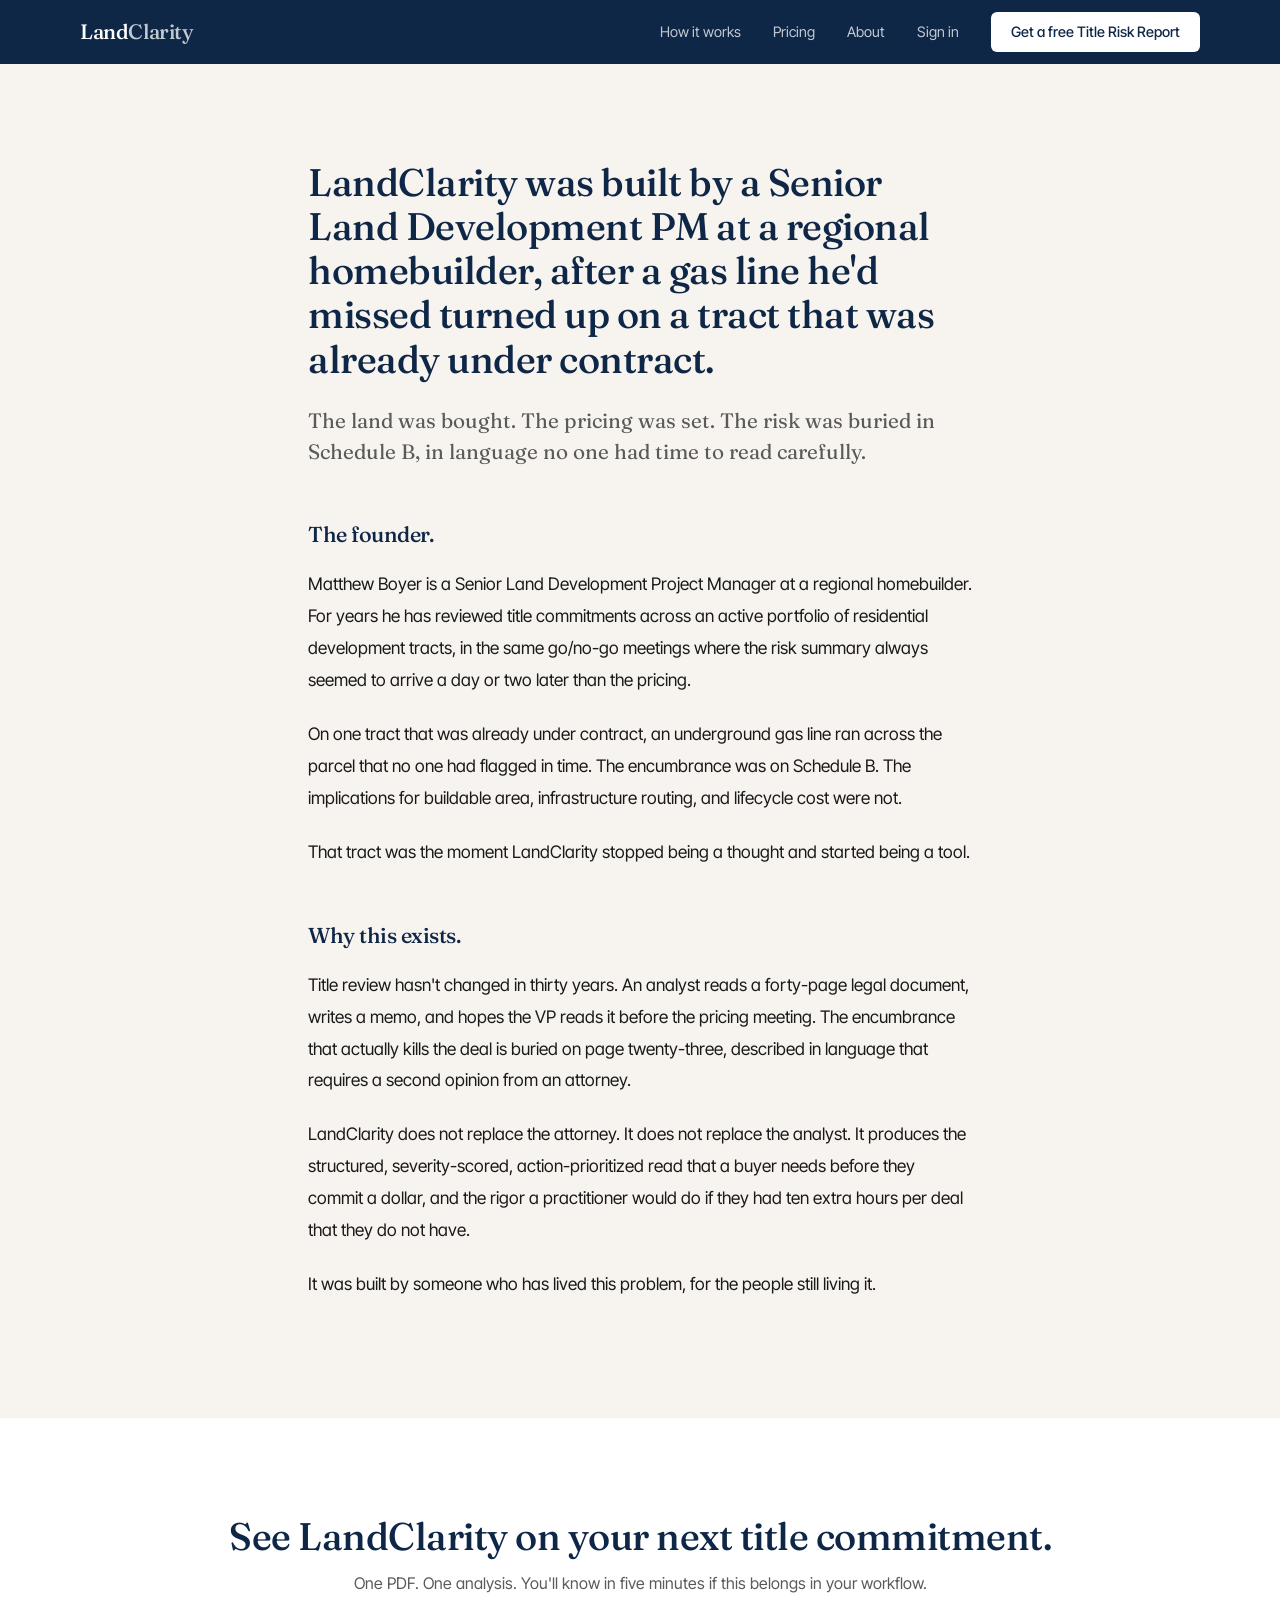
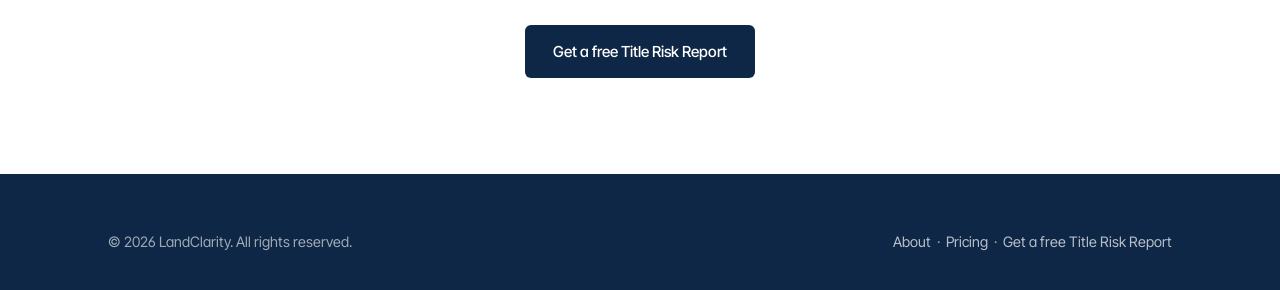
==== commit c9175ce2: "add Sign in link to global nav Routes to https://app.landclarity.ai (Let's Encrypt cert installed on" ====
--- a/about.html
+++ b/about.html
@@ -18,6 +18,7 @@
       <a href="how-it-works.html">How it works</a>
       <a href="pricing.html">Pricing</a>
       <a href="about.html">About</a>
+      <a href="https://app.landclarity.ai" target="_blank" rel="noopener">Sign in</a>
       <a href="demo.html" class="cta-nav">Get a free Title Risk Report</a>
     </div>
   </div>
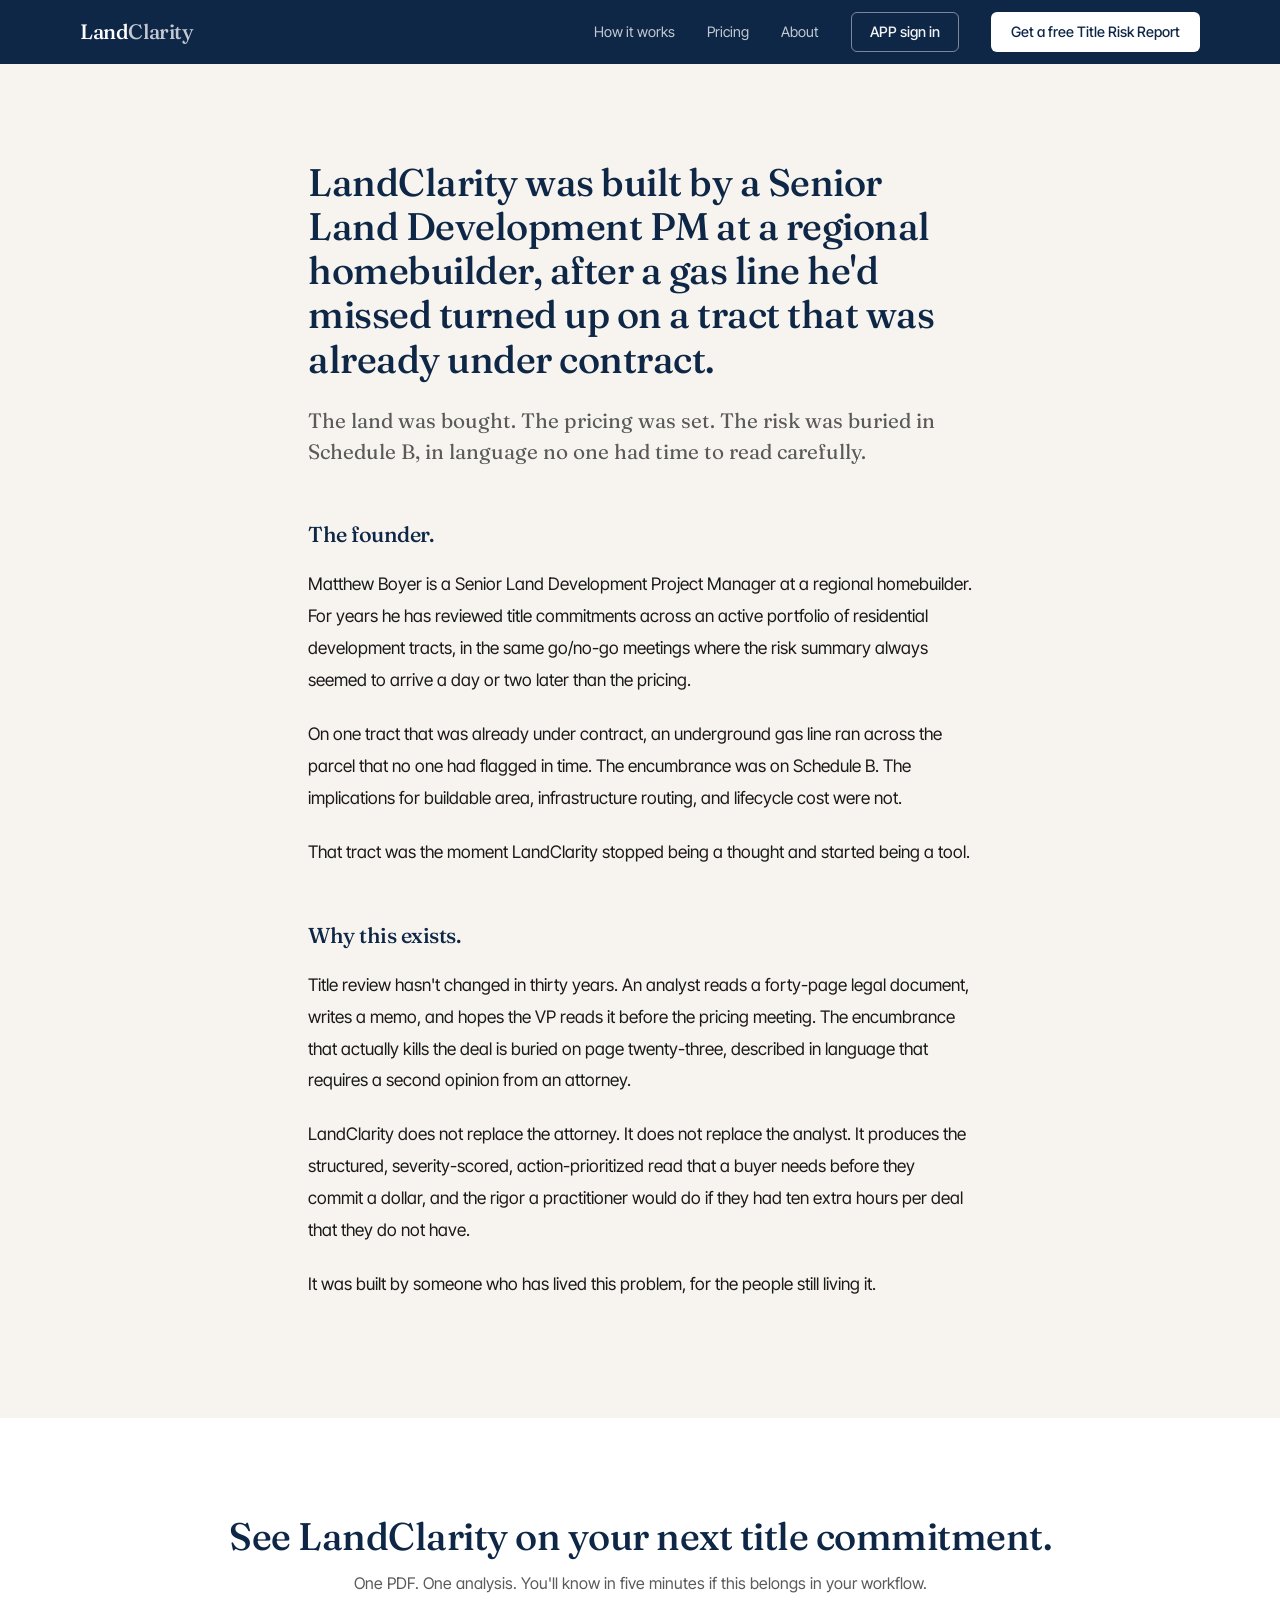
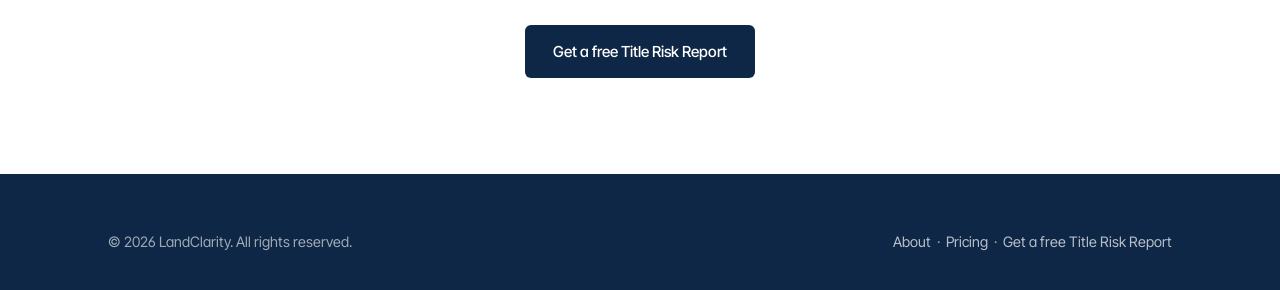
==== commit 19f59dad: "promote nav Sign in to outlined button Outlined-button variant of the nav CTA so the app entry point" ====
--- a/about.html
+++ b/about.html
@@ -18,7 +18,7 @@
       <a href="how-it-works.html">How it works</a>
       <a href="pricing.html">Pricing</a>
       <a href="about.html">About</a>
-      <a href="https://app.landclarity.ai" target="_blank" rel="noopener">Sign in</a>
+      <a href="https://app.landclarity.ai" target="_blank" rel="noopener" class="cta-nav-outline">APP sign in</a>
       <a href="demo.html" class="cta-nav">Get a free Title Risk Report</a>
     </div>
   </div>
--- a/css/style.css
+++ b/css/style.css
@@ -105,6 +105,14 @@
   font-weight: 500;
 }
 .nav-links .cta-nav:hover { background: var(--cream); }
+.nav-links .cta-nav-outline {
+  border: 1px solid rgba(255,255,255,.45);
+  color: rgba(255,255,255,.95);
+  padding: 7px 18px;
+  border-radius: 6px;
+  font-weight: 500;
+}
+.nav-links .cta-nav-outline:hover { border-color: #fff; color: #fff; }
 
 /* Hero */
 .hero {
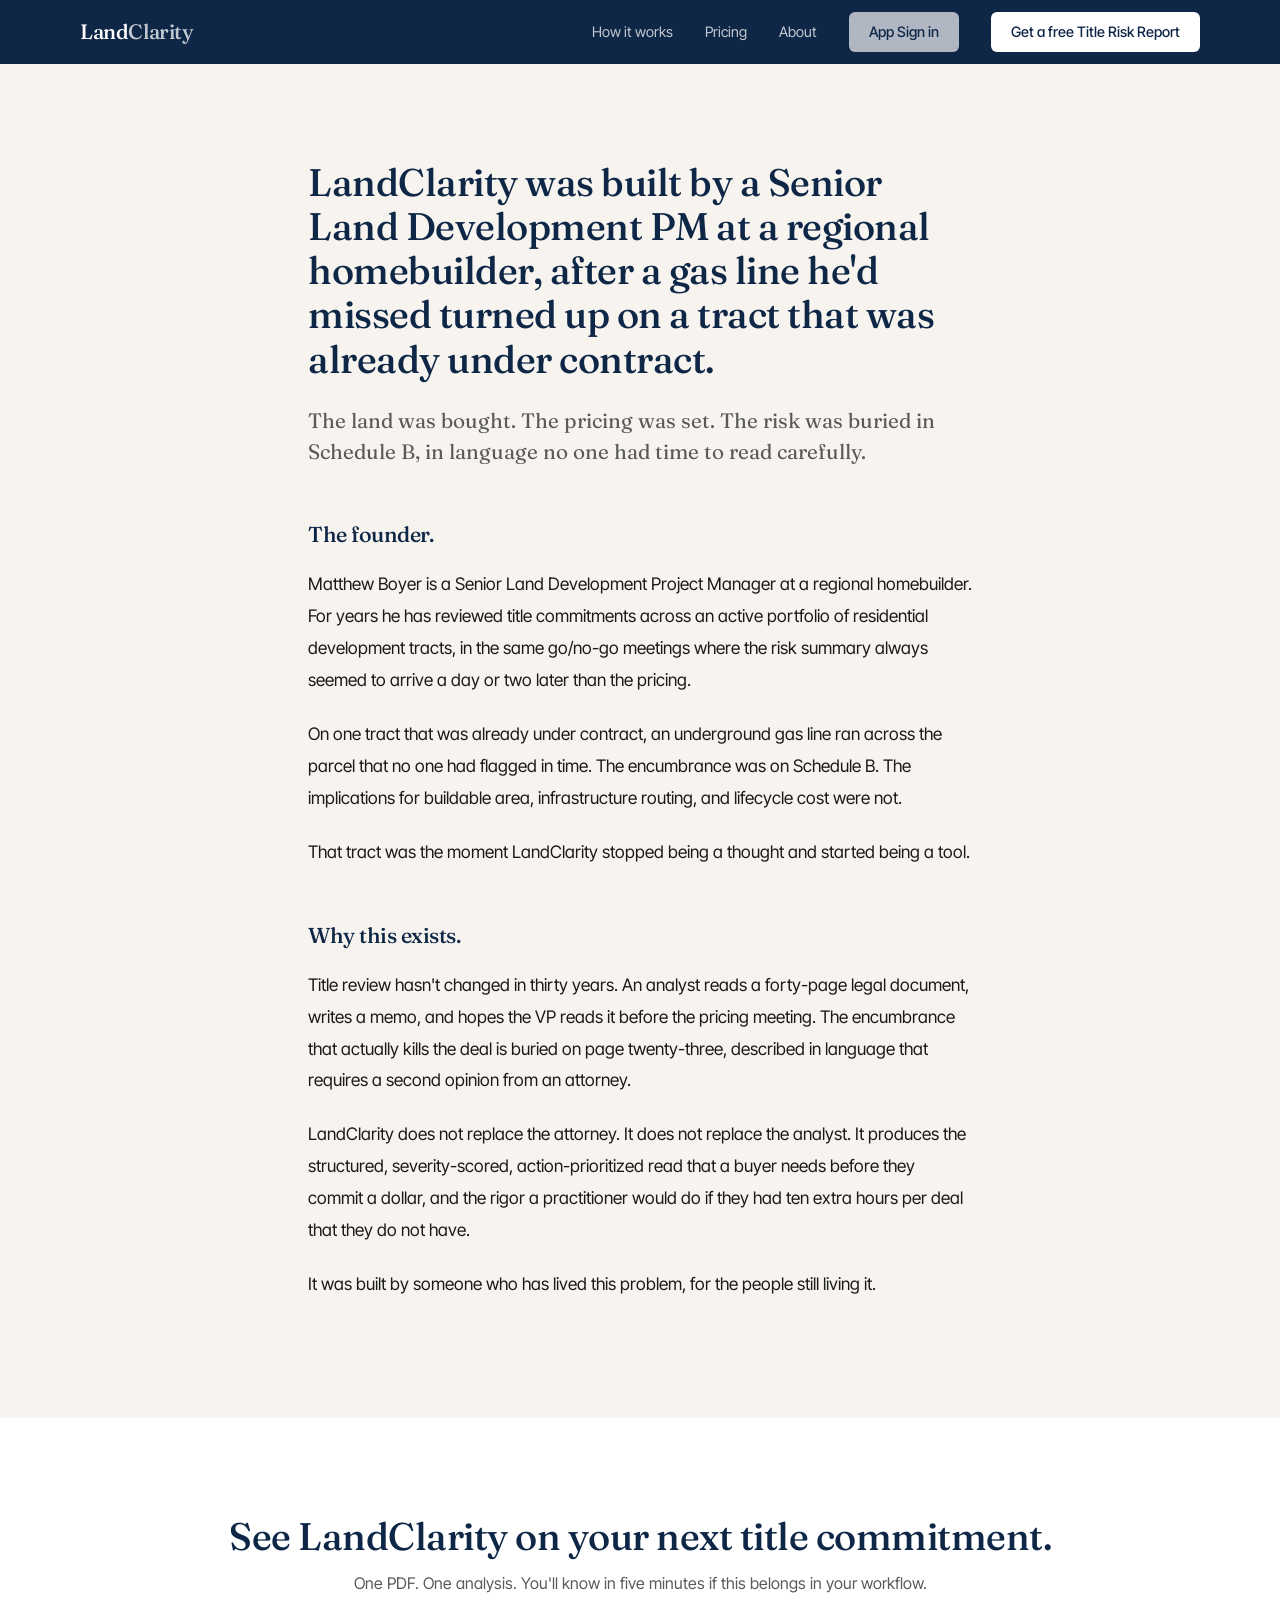
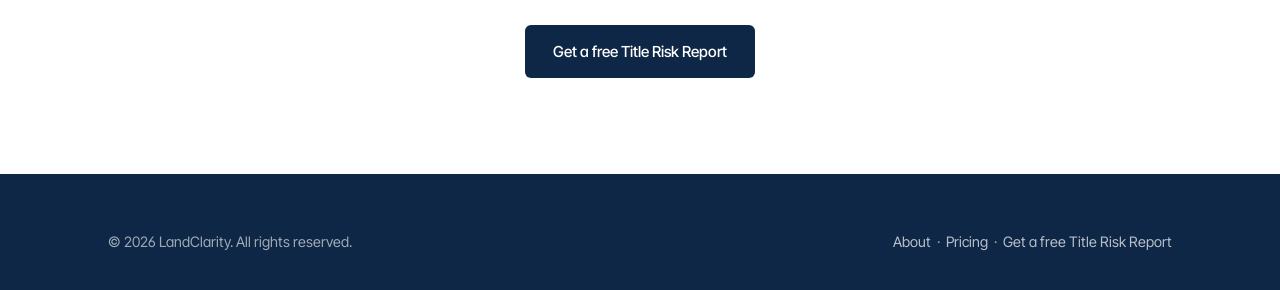
==== commit 727fdaa5: "restyle nav app link as gray fill, "App Sign in" Co-Authored-By: Claude Opus 4.7 (1M context) <norep" ====
--- a/about.html
+++ b/about.html
@@ -18,7 +18,7 @@
       <a href="how-it-works.html">How it works</a>
       <a href="pricing.html">Pricing</a>
       <a href="about.html">About</a>
-      <a href="https://app.landclarity.ai" target="_blank" rel="noopener" class="cta-nav-outline">APP sign in</a>
+      <a href="https://app.landclarity.ai" target="_blank" rel="noopener" class="cta-nav-outline">App Sign in</a>
       <a href="demo.html" class="cta-nav">Get a free Title Risk Report</a>
     </div>
   </div>
--- a/css/style.css
+++ b/css/style.css
@@ -106,13 +106,13 @@
 }
 .nav-links .cta-nav:hover { background: var(--cream); }
 .nav-links .cta-nav-outline {
-  border: 1px solid rgba(255,255,255,.45);
-  color: rgba(255,255,255,.95);
-  padding: 7px 18px;
+  background: #B0B7C3;
+  color: var(--navy);
+  padding: 8px 20px;
   border-radius: 6px;
   font-weight: 500;
 }
-.nav-links .cta-nav-outline:hover { border-color: #fff; color: #fff; }
+.nav-links .cta-nav-outline:hover { background: #C8CDD5; }
 
 /* Hero */
 .hero {
